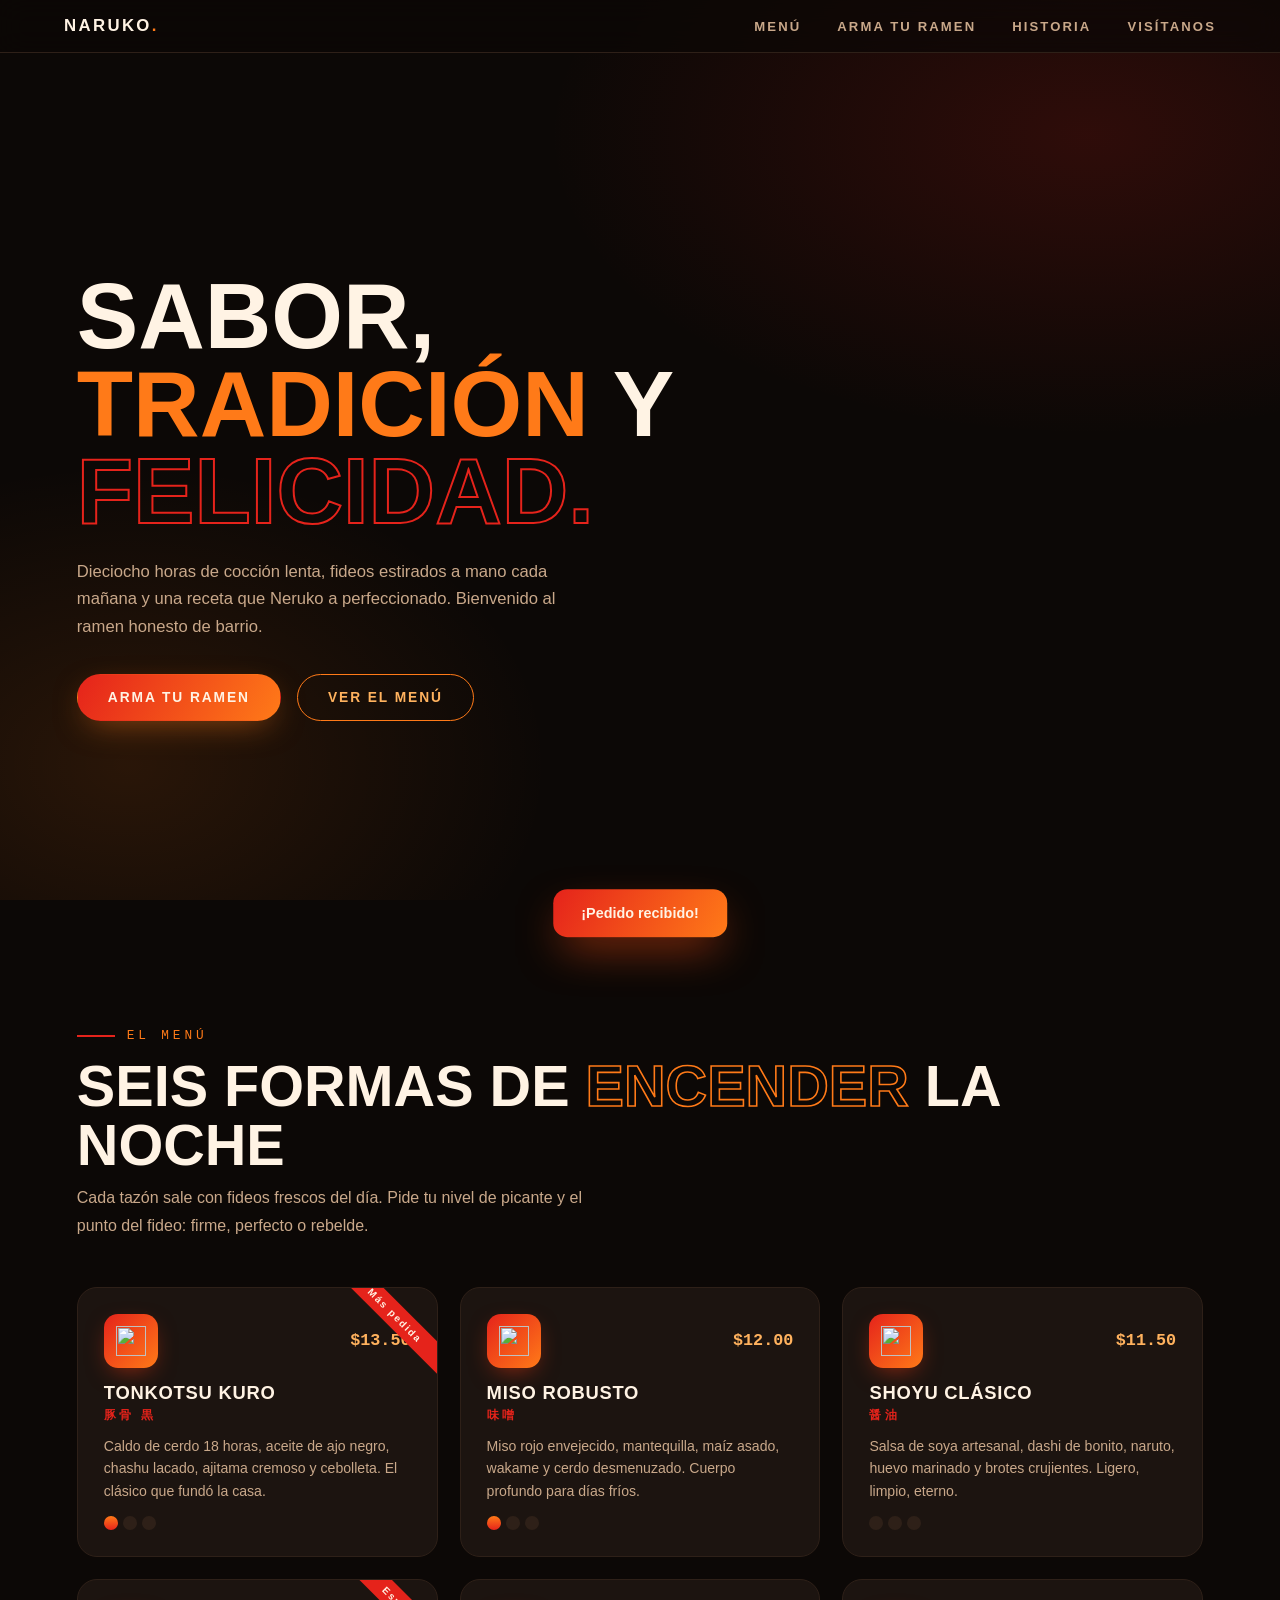
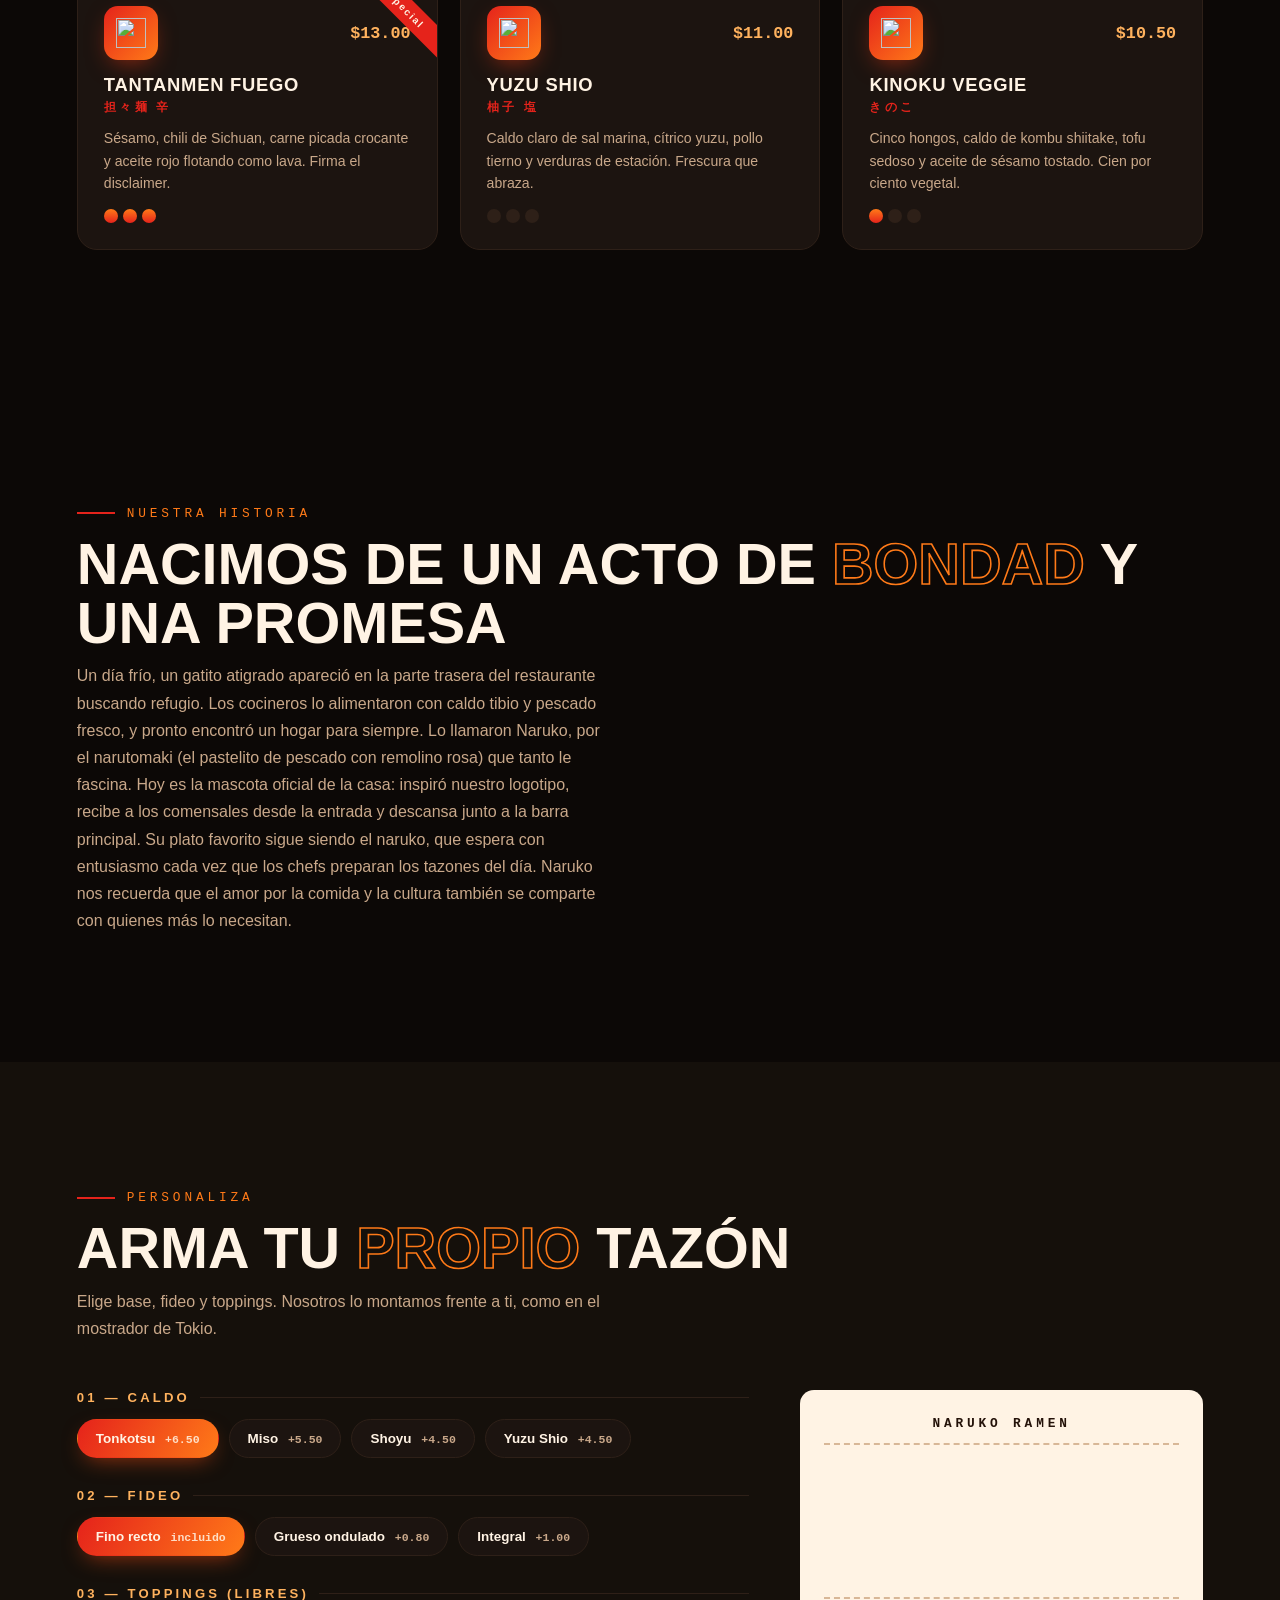
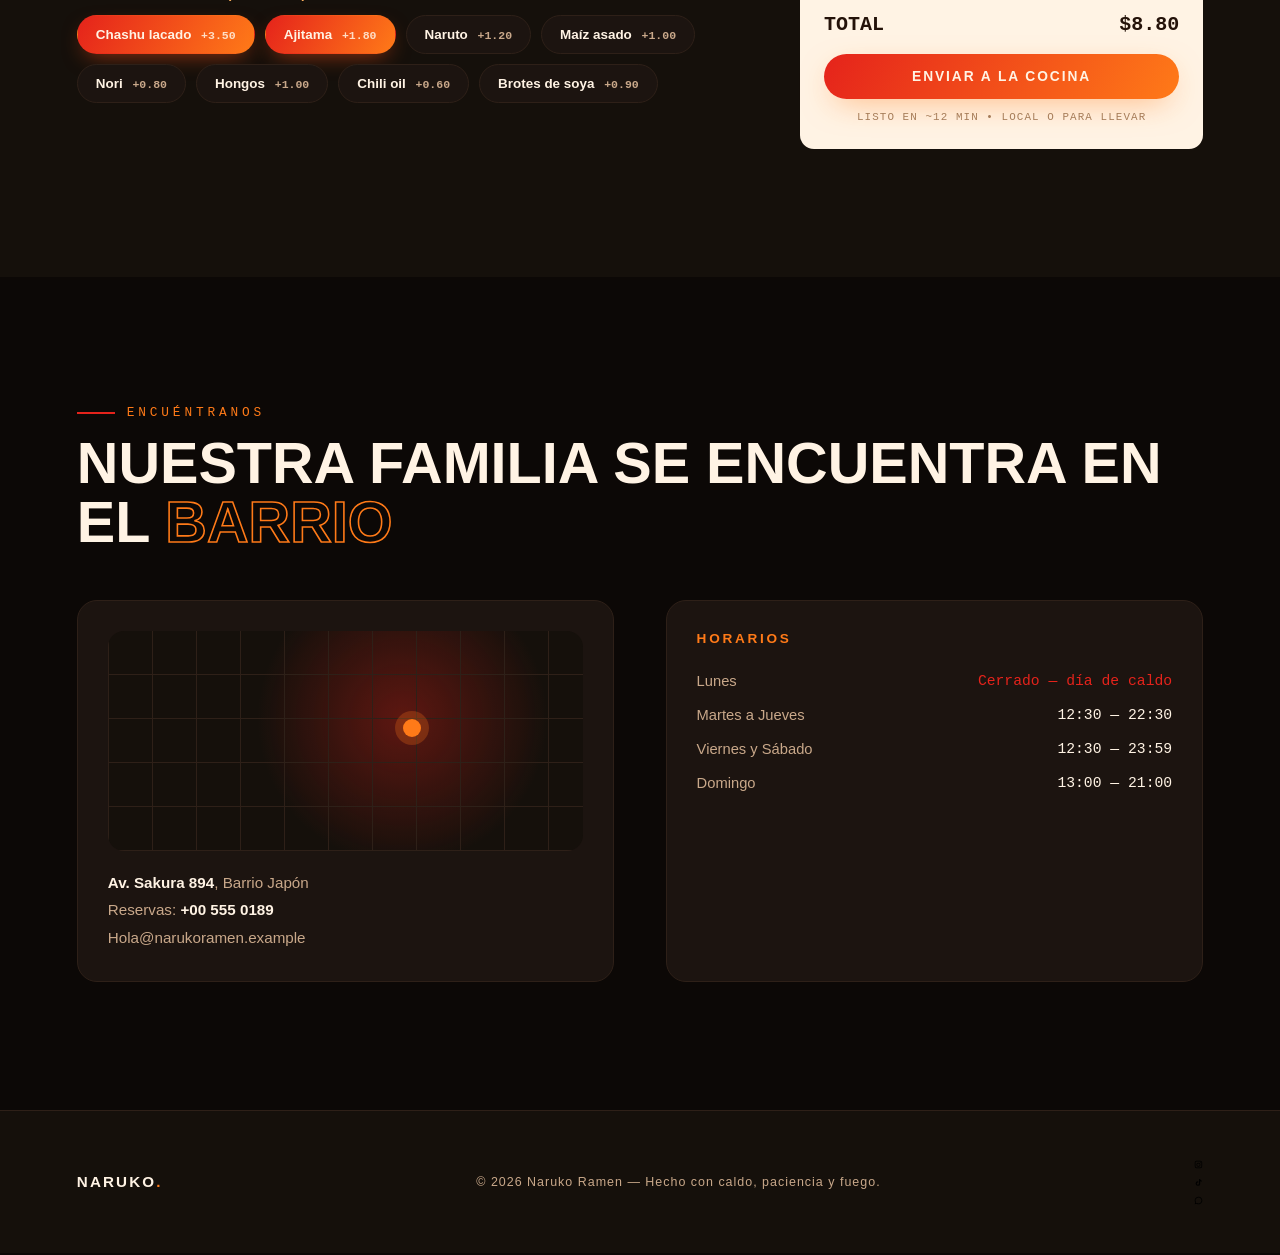
==== index.html @ 2d6e6c9f "prueba" ====
<!DOCTYPE html>
<html lang="es">
<head>
    <meta charset="UTF-8">
    <meta name="viewport" content="width=device-width, initial-scale=1.0">
    <title>Naruko Ramen</title>
    <link rel="stylesheet" href="estilo.css">
    <script src="ds.js" defer></script>
</head>
<body>

    <!-- NAV -->
    <nav>
        <a class="brand" href="#inicio">
            <b>NARUKO<i>.</i></b>
        </a>
        <ul class="nav-links" id="navLinks">
            <li><a href="#menu">Menú</a></li>
            <li><a href="#arma">Arma tu ramen</a></li>
            <li><a href="#historia">Historia</a></li>
            <li><a href="#visita">Visítanos</a></li>
        </ul>
    </nav>

    <!-- HERO -->
    <header class="hero" id="inicio">
        <div class="hero-copy">
            <span class="jp"></span>
            <h1>SABOR,<br><em>TRADICIÓN</em> Y<br><span class="stroke">FELICIDAD.</span></h1>
            <p>Dieciocho horas de cocción lenta, fideos estirados a mano cada mañana y una receta que Neruko a perfeccionado. Bienvenido al ramen honesto de barrio.</p>
            <div class="cta-row">
                <a class="btn btn-solid" href="#arma">Arma tu ramen</a>
                <a class="btn btn-ghost" href="#menu">Ver el menú</a>
            </div>
        </div>
    </header>

    <!-- MENÚ -->
    <section id="menu">
        <p class="sec-tag reveal">El menú</p>
        <h2 class="sec-title reveal d1">Seis formas de <em>encender</em> la noche</h2>
        <p class="sec-sub reveal d2">Cada tazón sale con fideos frescos del día. Pide tu nivel de picante y el punto del fideo: firme, perfecto o rebelde.</p>
        <div class="menu-grid">

            <article class="card reveal">
                <div class="tag-hot">Más pedida</div>
                <div class="card-top">
                    <div class="card-icon"><img src="icons/tonkotsu.png" alt=""></div>
                    <span class="price">$13.50</span>
                </div>
                <h3>Tonkotsu Kuro<small>豚骨 黒</small></h3>
                <p>Caldo de cerdo 18 horas, aceite de ajo negro, chashu lacado, ajitama cremoso y cebolleta. El clásico que fundó la casa.</p>
                <div class="spice"><i class="on"></i><i></i><i></i></div>
            </article>

            <article class="card reveal d1">
                <div class="card-top">
                    <div class="card-icon"><img src="icons/miso.png" alt=""></div>
                    <span class="price">$12.00</span>
                </div>
                <h3>Miso Robusto<small>味噌</small></h3>
                <p>Miso rojo envejecido, mantequilla, maíz asado, wakame y cerdo desmenuzado. Cuerpo profundo para días fríos.</p>
                <div class="spice"><i class="on"></i><i></i><i></i></div>
            </article>

            <article class="card reveal d2">
                <div class="card-top">
                    <div class="card-icon"><img src="icons/shoyu.png" alt=""></div>
                    <span class="price">$11.50</span>
                </div>
                <h3>Shoyu Clásico<small>醤油</small></h3>
                <p>Salsa de soya artesanal, dashi de bonito, naruto, huevo marinado y brotes crujientes. Ligero, limpio, eterno.</p>
                <div class="spice"><i></i><i></i><i></i></div>
            </article>

            <article class="card reveal d1">
                <div class="tag-hot">Especial</div>
                <div class="card-top">
                    <div class="card-icon"><img src="icons/tantanmen.png" alt=""></div>
                    <span class="price">$13.00</span>
                </div>
                <h3>Tantanmen Fuego<small>担々麺 辛</small></h3>
                <p>Sésamo, chili de Sichuan, carne picada crocante y aceite rojo flotando como lava. Firma el disclaimer.</p>
                <div class="spice"><i class="on"></i><i class="on"></i><i class="on"></i></div>
            </article>

            <article class="card reveal d2">
                <div class="card-top">
                    <div class="card-icon"><img src="icons/yuzu.png" alt=""></div>
                    <span class="price">$11.00</span>
                </div>
                <h3>Yuzu Shio<small>柚子 塩</small></h3>
                <p>Caldo claro de sal marina, cítrico yuzu, pollo tierno y verduras de estación. Frescura que abraza.</p>
                <div class="spice"><i></i><i></i><i></i></div>
            </article>

            <article class="card reveal d3">
                <div class="card-top">
                    <div class="card-icon"><img src="icons/kinoku.png" alt=""></div>
                    <span class="price">$10.50</span>
                </div>
                <h3>Kinoku Veggie<small>きのこ</small></h3>
                <p>Cinco hongos, caldo de kombu shiitake, tofu sedoso y aceite de sésamo tostado. Cien por ciento vegetal.</p>
                <div class="spice"><i class="on"></i><i></i><i></i></div>
            </article>

        </div>
    </section>

    <!-- HISTORIA (faltaba esta sección, el nav apuntaba a #historia) -->
    <section id="historia">
        <p class="sec-tag reveal">Nuestra historia</p>
        <h2 class="sec-title reveal d1">Nacimos de un acto de <em>bondad</em> y una promesa</h2>
        <p class="sec-sub reveal d2">
            Un día frío, un gatito atigrado apareció en la parte trasera del restaurante buscando refugio. Los cocineros lo alimentaron con caldo tibio y pescado fresco, y pronto encontró un hogar para siempre. Lo llamaron Naruko, por el narutomaki (el pastelito de pescado con remolino rosa) que tanto le fascina.

Hoy es la mascota oficial de la casa: inspiró nuestro logotipo, recibe a los comensales desde la entrada y descansa junto a la barra principal. Su plato favorito sigue siendo el naruko, que espera con entusiasmo cada vez que los chefs preparan los tazones del día.

Naruko nos recuerda que el amor por la comida y la cultura también se comparte con quienes más lo necesitan.
        </p>
    </section>

    <!-- ARMAR RAMEN -->
    <section class="builder" id="arma">
        <p class="sec-tag reveal">Personaliza</p>
        <h2 class="sec-title reveal d1">Arma tu <em>propio</em> tazón</h2>
        <p class="sec-sub reveal d2">Elige base, fideo y toppings. Nosotros lo montamos frente a ti, como en el mostrador de Tokio.</p>

        <div class="builder-grid">
            <form id="builderForm">
                <div class="opt-group reveal">
                    <h4>01 — Caldo</h4>
                    <div class="chips" data-group="Caldo">
                        <button type="button" class="chip on" data-price="6.50">Tonkotsu <small>+6.50</small></button>
                        <button type="button" class="chip" data-price="5.50">Miso <small>+5.50</small></button>
                        <button type="button" class="chip" data-price="4.50">Shoyu <small>+4.50</small></button>
                        <button type="button" class="chip" data-price="4.50">Yuzu Shio <small>+4.50</small></button>
                    </div>
                </div>
                <div class="opt-group reveal d1">
                    <h4>02 — Fideo</h4>
                    <div class="chips" data-group="Fideo">
                        <button type="button" class="chip on" data-price="0">Fino recto <small>incluido</small></button>
                        <button type="button" class="chip" data-price="0.80">Grueso ondulado <small>+0.80</small></button>
                        <button type="button" class="chip" data-price="1.00">Integral <small>+1.00</small></button>
                    </div>
                </div>
                <div class="opt-group reveal d2">
                    <h4>03 — Toppings (libres)</h4>
                    <div class="chips" data-group="Toppings" data-multi="true">
                        <button type="button" class="chip on" data-price="3.50">Chashu lacado <small>+3.50</small></button>
                        <button type="button" class="chip on" data-price="1.80">Ajitama <small>+1.80</small></button>
                        <button type="button" class="chip" data-price="1.20">Naruto <small>+1.20</small></button>
                        <button type="button" class="chip" data-price="1.00">Maíz asado <small>+1.00</small></button>
                        <button type="button" class="chip" data-price="0.80">Nori <small>+0.80</small></button>
                        <button type="button" class="chip" data-price="1.00">Hongos <small>+1.00</small></button>
                        <button type="button" class="chip" data-price="0.60">Chili oil <small>+0.60</small></button>
                        <button type="button" class="chip" data-price="0.90">Brotes de soya <small>+0.90</small></button>
                    </div>
                </div>
            </form>

            <aside class="receipt reveal d1" aria-live="polite">
                <h4>NARUKO RAMEN</h4>
                <ul id="receiptList"></ul>
                <div class="total-row"><span>TOTAL</span><span id="totalPrice">$8.80</span></div>
                <button type="button" class="btn btn-solid" id="orderBtn">Enviar a la cocina</button>
                <p class="receipt-note">LISTO EN ~12 MIN • LOCAL O PARA LLEVAR</p>
            </aside>
        </div>
    </section>

    <!-- VISITA -->
    <section id="visita">
        <p class="sec-tag reveal">Encuéntranos</p>
        <h2 class="sec-title reveal d1">Nuestra familia se encuentra en el <em>barrio</em></h2>
        <div class="visit-grid">
            <div class="info-block reveal">
                <div class="map-ph"><span class="pin"></span></div>
                <p class="addr">
                    <b>Av. Sakura 894</b>, Barrio Japón<br>
                    Reservas: <b>+00 555 0189</b><br>
                    Hola@narukoramen.example
                </p>
            </div>
            <div class="info-block reveal d1">
                <h4>Horarios</h4>
                <table>
                    <tr><td>Lunes</td><td class="closed">Cerrado — día de caldo</td></tr>
                    <tr><td>Martes a Jueves</td><td>12:30 — 22:30</td></tr>
                    <tr><td>Viernes y Sábado</td><td>12:30 — 23:59</td></tr>
                    <tr><td>Domingo</td><td>13:00 — 21:00</td></tr>
                </table>
            </div>
        </div>
    </section>

    <!-- FOOTER -->
    <footer>
        <a class="brand" href="#inicio">
            <b>NARUKO<i>.</i></b>
        </a>
        <p>© <span id="year"></span> Naruko Ramen — Hecho con caldo, paciencia y fuego.</p>

        <div class="socials">
    <a href="https://instagram.com/tu-usuario" target="_blank" rel="noopener" aria-label="Instagram">
        <svg viewBox="0 0 24 24"><path d="M7 2h10a5 5 0 0 1 5 5v10a5 5 0 0 1-5 5H7a5 5 0 0 1-5-5V7a5 5 0 0 1 5-5zm0 2a3 3 0 0 0-3 3v10a3 3 0 0 0 3 3h10a3 3 0 0 0 3-3V7a3 3 0 0 0-3-3H7zm5 3.5A5.5 5.5 0 1 1 6.5 13 5.5 5.5 0 0 1 12 7.5zm0 2A3.5 3.5 0 1 0 15.5 13 3.5 3.5 0 0 0 12 9.5zM17.8 5a1.2 1.2 0 1 1-1.2 1.2A1.2 1.2 0 0 1 17.8 5z"/></svg>
    </a>
    <a href="https://tiktok.com/@tu-usuario" target="_blank" rel="noopener" aria-label="TikTok">
        <svg viewBox="0 0 24 24"><path d="M16.6 3c.4 2.2 1.8 3.6 4 3.9v3c-1.5 0-2.9-.5-4-1.3v6.6A6.1 6.1 0 1 1 10.5 9c.3 0 .7 0 1 .1v3.1a3 3 0 1 0 2.1 2.9V3z"/></svg>
    </a>
    <a href="https://wa.me/51955550189" target="_blank" rel="noopener" aria-label="WhatsApp">
        <svg viewBox="0 0 24 24"><path d="M12 2a10 10 0 0 0-8.6 15L2 22l5.2-1.4A10 10 0 1 0 12 2zm0 2a8 8 0 1 1-4.1 14.8l-.3-.2-2.8.8.8-2.7-.2-.3A8 8 0 0 1 12 4z"/></svg>
    </a>
</div>
    </footer>

    <!-- TOAST -->
    <div class="toast" id="toast">
        <span id="toastMsg">¡Pedido recibido!</span>
    </div>

</body>
</html>
---- estilo.css ----
:root{
  --black:#0c0806;
  --coal:#15100b;
  --panel:#1c1410;
  --line:#2e2018;
  --red:#e5231b;
  --red-deep:#a81410;
  --orange:#ff7a18;
  --amber:#ffb25e;
  --ink:#fff3e4;
  --muted:#c9a88a;
}
*{margin:0;padding:0;box-sizing:border-box}
html{scroll-behavior:smooth}
body{background:var(--black);color:var(--ink);font-family:'Syne',sans-serif;overflow-x:hidden}
::selection{background:var(--orange);color:var(--black)}
::-webkit-scrollbar{width:10px}
::-webkit-scrollbar-track{background:var(--coal)}
::-webkit-scrollbar-thumb{background:linear-gradient(var(--red),var(--orange));border-radius:5px}

nav{
  position:fixed;top:0;left:0;right:0;z-index:100;
  display:flex;align-items:center;justify-content:space-between;
  padding:16px clamp(20px,5vw,64px);
  background:rgba(12,8,6,.72);backdrop-filter:blur(14px);
  border-bottom:1px solid var(--line);
}
.brand{display:flex;align-items:center;gap:12px;text-decoration:none;color:var(--ink)}
.brand b{font-weight:800;font-size:1.05rem;letter-spacing:.14em}
.brand b i{color:var(--orange);font-style:normal}
.nav-links{display:flex;gap:clamp(14px,3vw,36px);list-style:none}
.nav-links a{color:var(--muted);text-decoration:none;font-size:.82rem;font-weight:600;letter-spacing:.16em;text-transform:uppercase;transition:color .25s}
.nav-links a:hover{color:var(--orange)}

.hero{
  min-height:100svh;display:flex;align-items:center;
  padding:140px clamp(20px,6vw,80px) 60px;
  background:
    radial-gradient(900px 500px at 85% 15%, rgba(229,35,27,.16), transparent 60%),
    radial-gradient(700px 500px at 10% 85%, rgba(255,122,24,.12), transparent 60%);
}
.hero-copy .jp{font-family:'Shippori Mincho',serif;color:var(--red);letter-spacing:.4em;font-size:clamp(.8rem,1.4vw,1rem);margin-bottom:14px;display:block}
.hero-copy h1{font-size:clamp(3rem,7.2vw,6.2rem);font-weight:800;line-height:.95;text-transform:uppercase}
.hero-copy h1 em{font-style:normal;color:var(--orange)}
.hero-copy h1 .stroke{color:transparent;-webkit-text-stroke:2px var(--red)}
.hero-copy p{margin-top:22px;max-width:52ch;color:var(--muted);font-size:clamp(.95rem,1.3vw,1.08rem);line-height:1.65}
.cta-row{display:flex;gap:16px;margin-top:34px;flex-wrap:wrap}
.btn{
  display:inline-flex;align-items:center;justify-content:center;gap:10px;
  padding:15px 30px;border-radius:999px;font-weight:700;font-size:.86rem;
  letter-spacing:.14em;text-transform:uppercase;text-decoration:none;
  border:1.5px solid var(--orange);cursor:pointer;transition:all .28s ease;font-family:'Syne',sans-serif;
}
.btn-solid{background:linear-gradient(120deg,var(--red),var(--orange));color:var(--ink);border-color:transparent;box-shadow:0 10px 32px -10px rgba(255,122,24,.55)}
.btn-solid:hover{transform:translateY(-3px);box-shadow:0 18px 42px -12px rgba(255,122,24,.65)}
.btn-ghost{color:var(--amber)}
.btn-ghost:hover{background:rgba(255,122,24,.1);transform:translateY(-3px)}

section{padding:clamp(70px,10vw,130px) clamp(20px,6vw,80px)}
.sec-tag{font-family:'Space Mono',monospace;color:var(--orange);font-size:.8rem;letter-spacing:.3em;text-transform:uppercase;display:flex;align-items:center;gap:12px}
.sec-tag::before{content:"";width:38px;height:2px;background:var(--red)}
.sec-title{font-size:clamp(2rem,4.6vw,3.6rem);font-weight:800;text-transform:uppercase;line-height:1.02;margin:14px 0 10px}
.sec-title em{font-style:normal;color:transparent;-webkit-text-stroke:1.6px var(--orange)}
.sec-sub{color:var(--muted);max-width:60ch;line-height:1.7}

.menu-grid{display:grid;grid-template-columns:repeat(auto-fit,minmax(280px,1fr));gap:22px;margin-top:48px}
.card{
  background:var(--panel);border:1px solid var(--line);border-radius:20px;padding:26px;
  position:relative;overflow:hidden;transition:transform .3s ease,border-color .3s ease;
}
.card::before{content:"";position:absolute;inset:0;background:radial-gradient(400px 160px at 50% -40%,rgba(255,122,24,.18),transparent);opacity:0;transition:opacity .3s}
.card:hover{transform:translateY(-8px);border-color:var(--red)}
.card:hover::before{opacity:1}
.card-top{display:flex;justify-content:space-between;align-items:center;margin-bottom:14px}
.card-icon{
  width:54px;height:54px;border-radius:14px;display:grid;place-items:center;
  background:linear-gradient(135deg,var(--red),var(--orange));
  box-shadow:0 8px 24px -8px rgba(255,60,20,.6);
}
.card-icon img{width:30px;height:30px;display:block;object-fit:contain}
.price{font-family:'Space Mono',monospace;font-weight:700;color:var(--amber);font-size:1.05rem}
.card h3{font-size:1.15rem;font-weight:800;text-transform:uppercase;letter-spacing:.04em}
.card h3 small{display:block;font-family:'Shippori Mincho',serif;color:var(--red);font-size:.72rem;letter-spacing:.3em;margin-top:4px}
.card p{color:var(--muted);font-size:.88rem;line-height:1.6;margin-top:12px;min-height:66px}
.spice{display:flex;gap:5px;margin-top:14px}
.spice i{width:14px;height:14px;border-radius:50%;background:var(--line)}
.spice i.on{background:linear-gradient(180deg,var(--orange),var(--red))}
.tag-hot{position:absolute;top:16px;right:-34px;transform:rotate(45deg);background:var(--red);color:var(--ink);font-size:.62rem;font-weight:800;letter-spacing:.18em;padding:6px 40px}

.builder{background:var(--coal)}
.builder-grid{display:grid;grid-template-columns:1.25fr .75fr;gap:clamp(24px,4vw,56px);margin-top:48px;align-items:start}
.opt-group{margin-bottom:30px}
.opt-group h4{font-size:.82rem;letter-spacing:.24em;text-transform:uppercase;color:var(--amber);margin-bottom:14px;display:flex;align-items:center;gap:10px}
.opt-group h4::after{content:"";flex:1;height:1px;background:var(--line)}
.chips{display:flex;flex-wrap:wrap;gap:10px}
.chip{
  border:1.5px solid var(--line);background:var(--panel);color:var(--ink);
  padding:11px 18px;border-radius:999px;cursor:pointer;font-family:'Syne',sans-serif;
  font-size:.84rem;font-weight:600;transition:all .22s ease;
}
.chip small{color:var(--muted);font-family:'Space Mono',monospace;font-size:.72rem;margin-left:6px}
.chip:hover{border-color:var(--orange)}
.chip.on{background:linear-gradient(120deg,var(--red),var(--orange));border-color:transparent;box-shadow:0 8px 22px -8px rgba(255,80,20,.6)}
.chip.on small{color:rgba(255,243,228,.85)}
.receipt{
  position:sticky;top:100px;background:var(--ink);color:#241209;border-radius:14px;
  padding:26px 24px;font-family:'Space Mono',monospace;
}
.receipt h4{text-align:center;letter-spacing:.3em;font-size:.8rem;border-bottom:2px dashed #d8b797;padding-bottom:12px}
.receipt ul{list-style:none;margin:16px 0;min-height:120px}
.receipt li{display:flex;justify-content:space-between;font-size:.82rem;padding:5px 0;border-bottom:1px dotted #e4c8ab}
.receipt li span:last-child{font-weight:700}
.receipt .empty{color:#b08a68;font-style:italic}
.total-row{display:flex;justify-content:space-between;font-weight:700;font-size:1.25rem;border-top:2px dashed #d8b797;padding-top:14px}
.receipt .btn{width:100%;margin-top:18px;border:none}
.receipt-note{text-align:center;font-size:.68rem;margin-top:12px;color:#a67c58;letter-spacing:.1em}

.visit-grid{display:grid;grid-template-columns:1fr 1fr;gap:clamp(24px,4vw,60px);margin-top:48px}
.info-block{background:var(--panel);border:1px solid var(--line);border-radius:20px;padding:30px}
.info-block h4{color:var(--orange);text-transform:uppercase;letter-spacing:.2em;font-size:.85rem;margin-bottom:18px}
.info-block table{width:100%;border-collapse:collapse;font-size:.92rem}
.info-block td{padding:9px 0;color:var(--muted)}
.info-block td:last-child{text-align:right;font-family:'Space Mono',monospace;color:var(--ink)}
.info-block td.closed{color:var(--red)}
.map-ph{
  height:220px;border-radius:16px;margin-bottom:18px;position:relative;overflow:hidden;
  background:
    repeating-linear-gradient(90deg,var(--line) 0 1px,transparent 1px 44px),
    repeating-linear-gradient(0deg,var(--line) 0 1px,transparent 1px 44px),
    radial-gradient(circle at 62% 40%,rgba(229,35,27,.35),transparent 45%),var(--coal);
}
.pin{position:absolute;left:62%;top:40%;width:18px;height:18px;border-radius:50%;background:var(--orange);box-shadow:0 0 0 8px rgba(255,122,24,.25);animation:pulse 1.6s ease infinite}
.addr{color:var(--muted);font-size:.95rem;line-height:1.8}
.addr b{color:var(--ink)}

footer{border-top:1px solid var(--line);padding:44px clamp(20px,6vw,80px);display:flex;justify-content:space-between;align-items:center;gap:20px;flex-wrap:wrap;background:var(--coal)}
footer .brand b{font-size:.95rem}
footer p{color:var(--muted);font-size:.78rem;letter-spacing:.08em}

.toast{
  position:fixed;left:50%;bottom:30px;transform:translate(-50%,140%);z-index:200;
  background:linear-gradient(120deg,var(--red),var(--orange));color:var(--ink);
  padding:16px 28px;border-radius:14px;font-weight:700;font-size:.9rem;
  box-shadow:0 18px 44px -10px rgba(255,80,20,.6);
  transition:transform .45s cubic-bezier(.2,.9,.3,1.2);max-width:90vw;
}
.toast.show{transform:translate(-50%,0)}

.reveal{opacity:0;transform:translateY(34px);transition:opacity .7s ease,transform .7s cubic-bezier(.2,.7,.3,1)}
.reveal.in{opacity:1;transform:none}
.d1{transition-delay:.08s}.d2{transition-delay:.16s}.d3{transition-delay:.24s}.d4{transition-delay:.32s}.d5{transition-delay:.4s}

@keyframes pulse{50%{opacity:.35}}

@media(max-width:960px){
  .hero{padding-top:130px}
  .builder-grid,.visit-grid{grid-template-columns:1fr}
  .receipt{position:static}
  .nav-links{gap:14px}
  .nav-links a{font-size:.68rem}
}
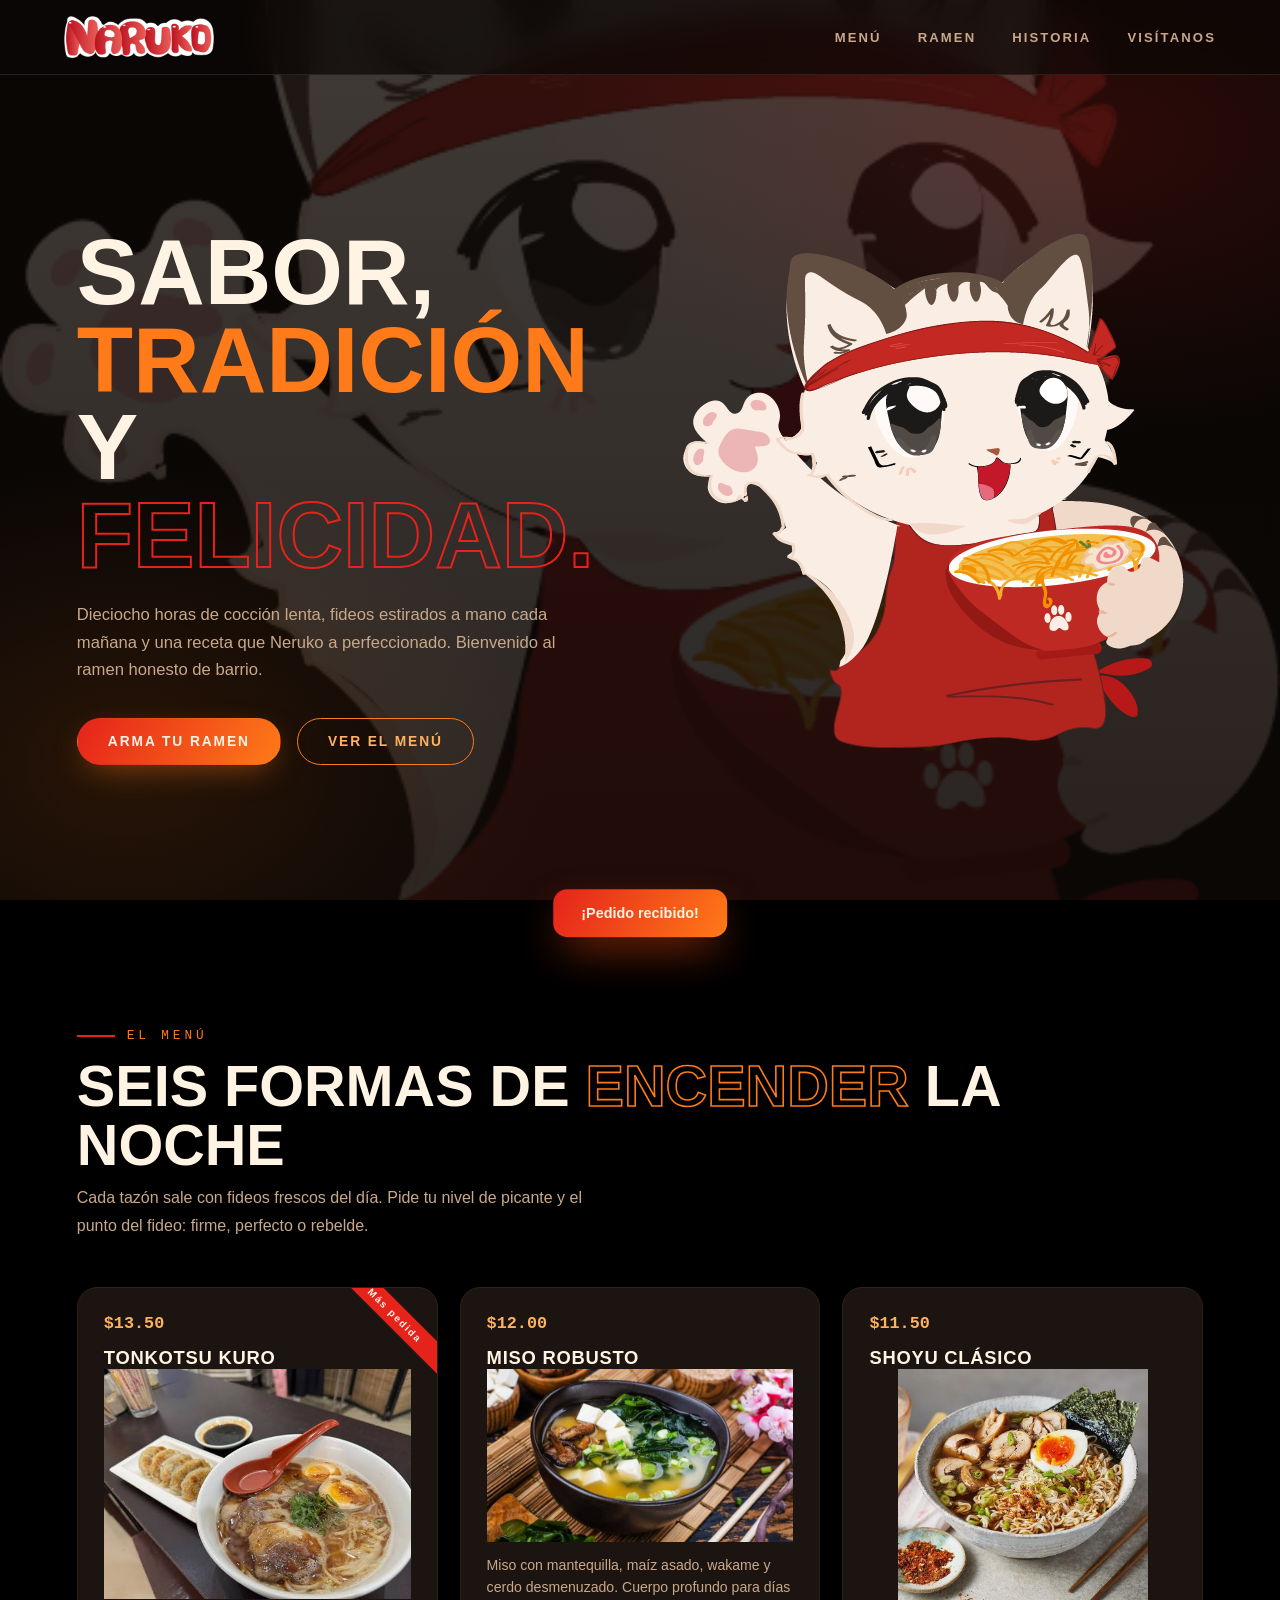
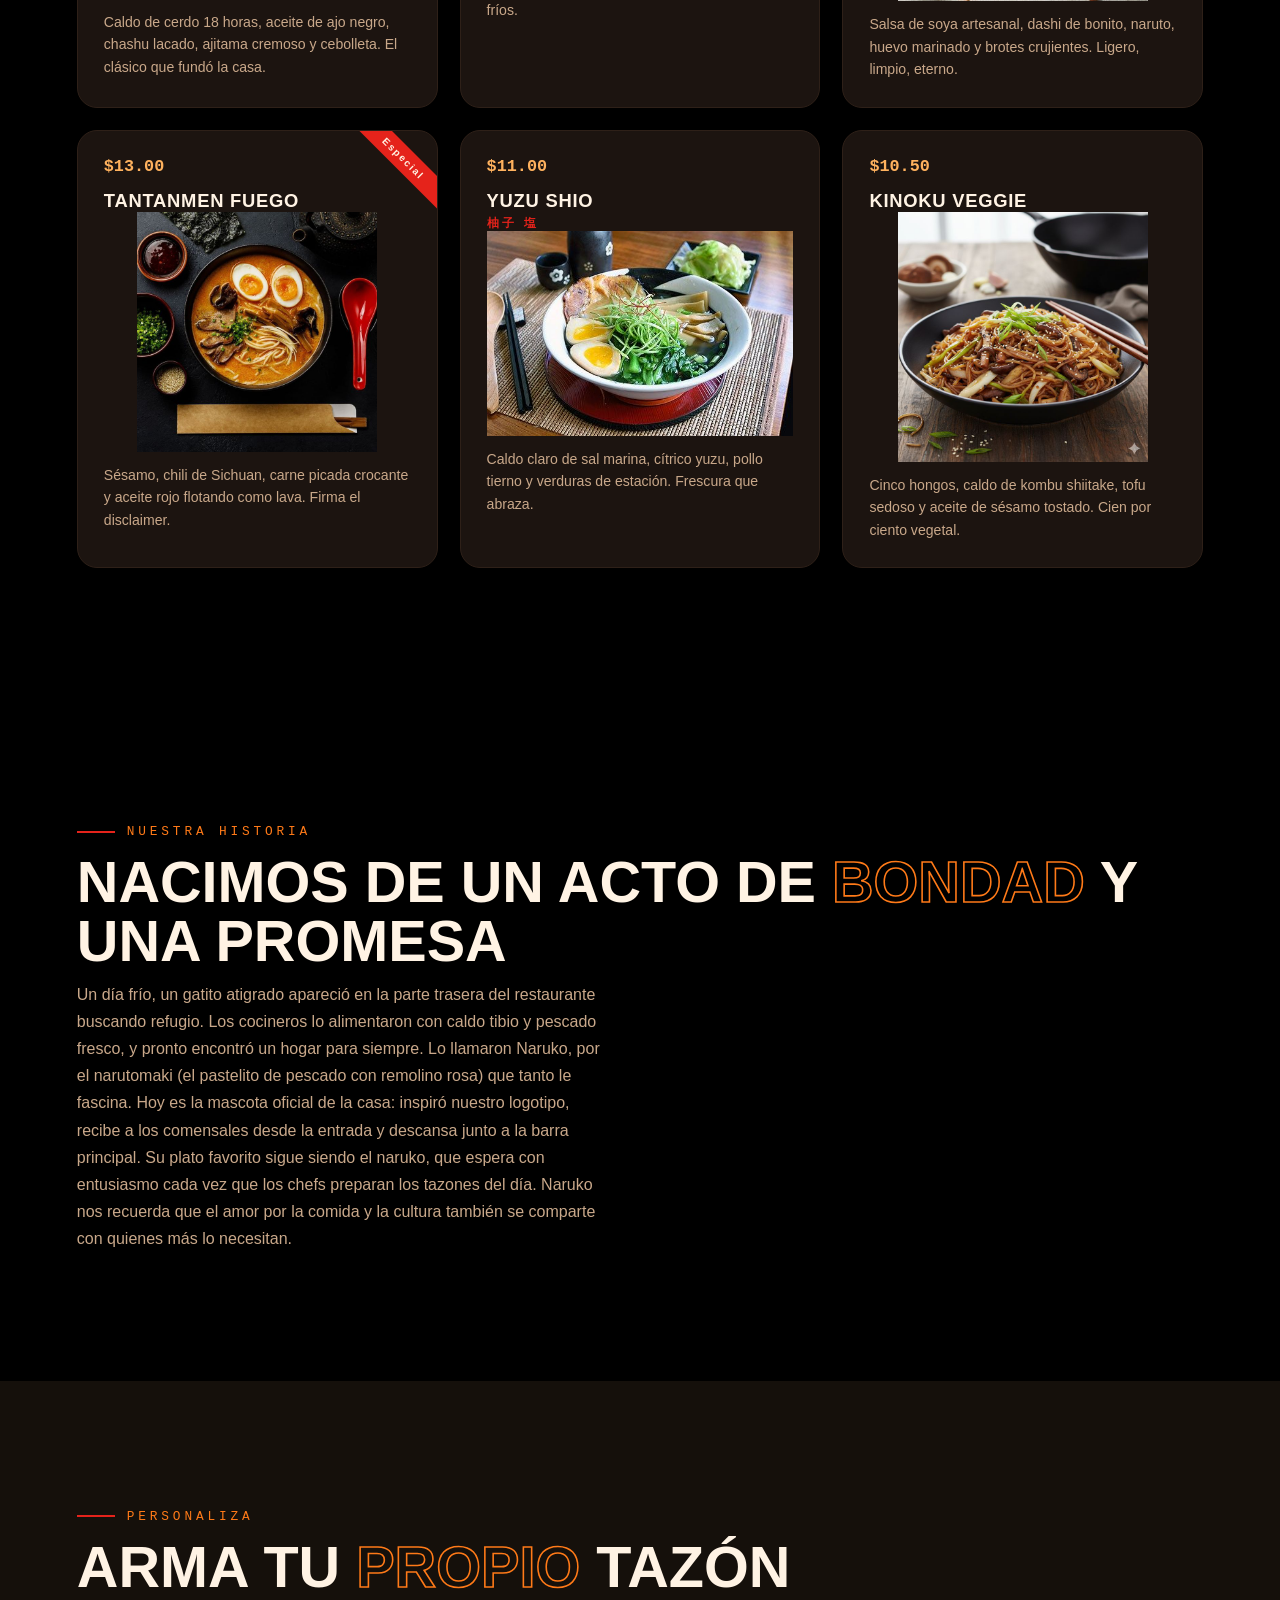
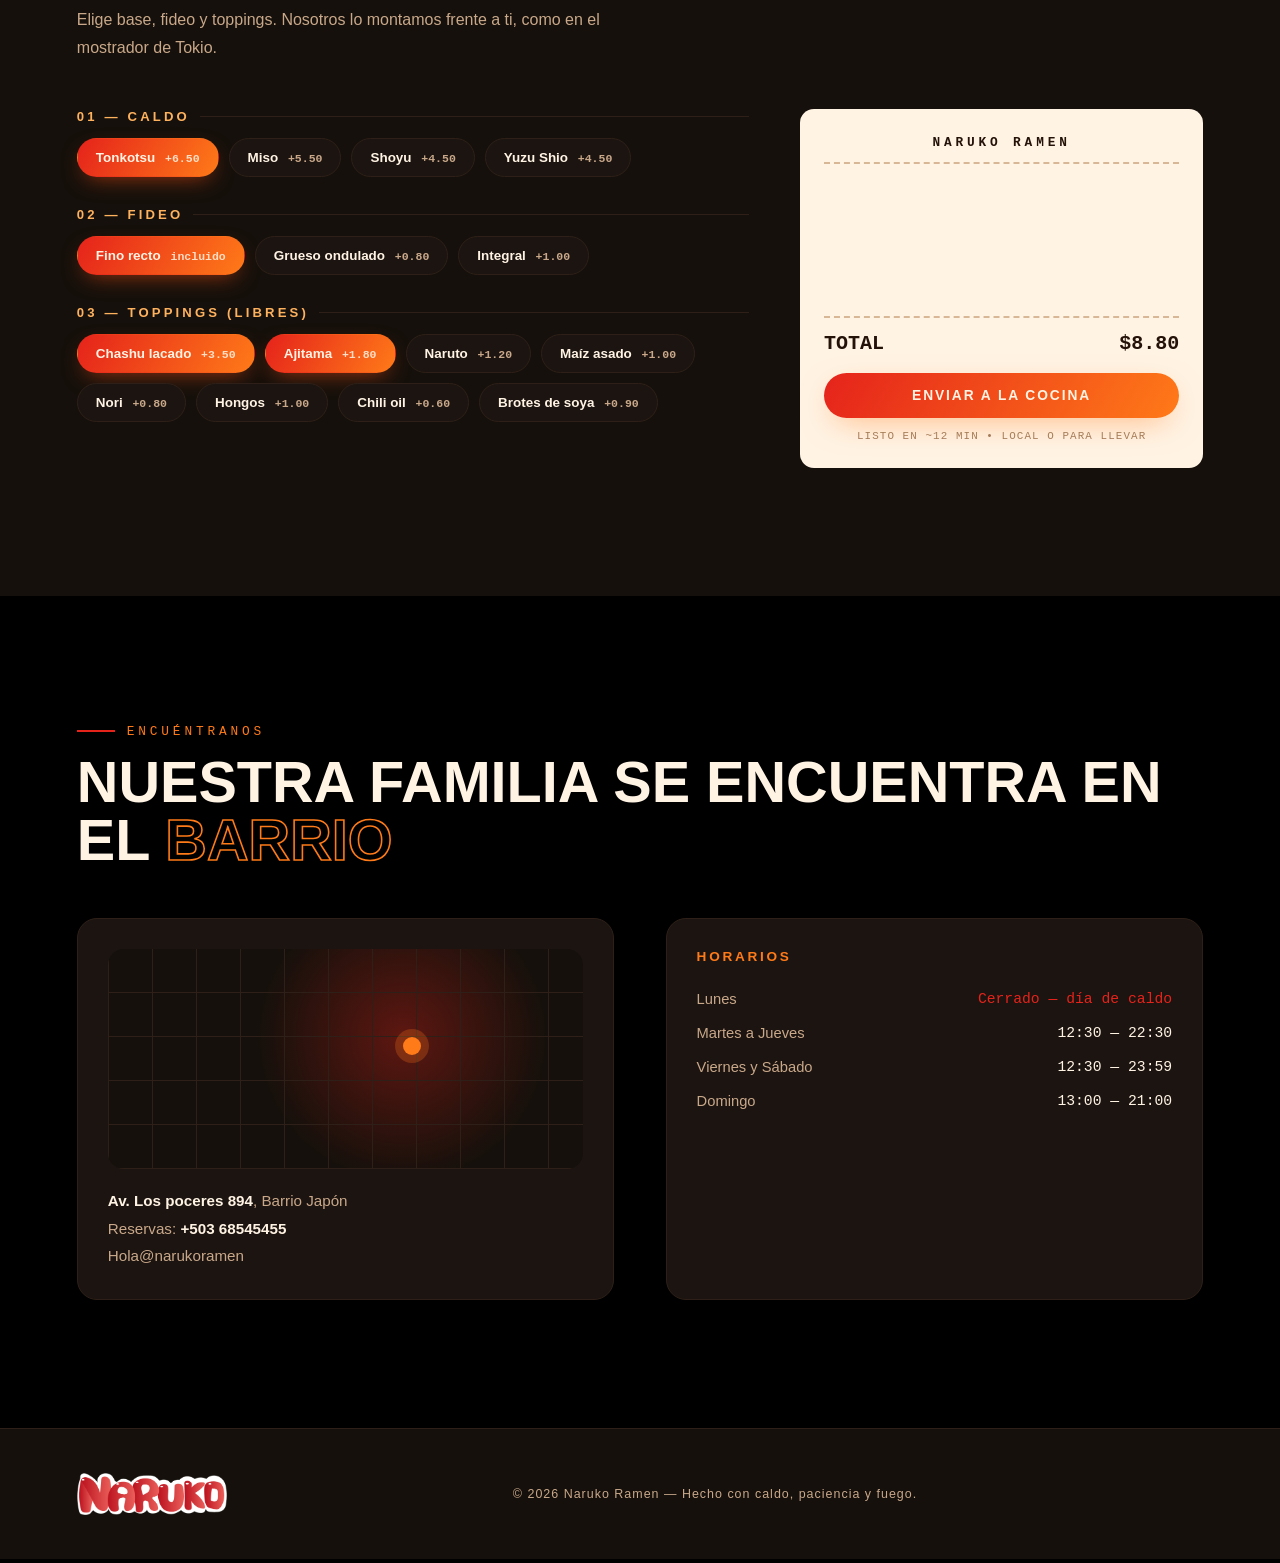
==== commit 8a4100ac: "prueba" ====
--- a/index.html
+++ b/index.html
@@ -9,33 +9,41 @@
 </head>
 <body>
 
-    <!-- NAV -->
+<!-- primer contenedor -->
     <nav>
         <a class="brand" href="#inicio">
-            <b>NARUKO<i>.</i></b>
+        <img src="img/log.png" alt="" width="150">
         </a>
+        <button class="nav-toggle" id="navToggle" aria-label="Abrir menú" aria-expanded="false">
+            <span></span><span></span><span></span>
+        </button>
         <ul class="nav-links" id="navLinks">
             <li><a href="#menu">Menú</a></li>
-            <li><a href="#arma">Arma tu ramen</a></li>
+            <li><a href="#arma">Ramen</a></li>
             <li><a href="#historia">Historia</a></li>
             <li><a href="#visita">Visítanos</a></li>
         </ul>
     </nav>
 
-    <!-- HERO -->
+<!-- botenes para hacer el ramen y el menu -->
     <header class="hero" id="inicio">
         <div class="hero-copy">
             <span class="jp"></span>
             <h1>SABOR,<br><em>TRADICIÓN</em> Y<br><span class="stroke">FELICIDAD.</span></h1>
             <p>Dieciocho horas de cocción lenta, fideos estirados a mano cada mañana y una receta que Neruko a perfeccionado. Bienvenido al ramen honesto de barrio.</p>
             <div class="cta-row">
-                <a class="btn btn-solid" href="#arma">Arma tu ramen</a>
+            <a class="btn btn-solid" href="#arma">Arma tu ramen</a>
                 <a class="btn btn-ghost" href="#menu">Ver el menú</a>
             </div>
         </div>
+           <div class="hero-art">
+            <img src="img/neruko%20para%20la%20pagina.png" alt="Conoce a Neruko">
+        </div>
+
     </header>
 
-    <!-- MENÚ -->
+
+<!-- menu -->
     <section id="menu">
         <p class="sec-tag reveal">El menú</p>
         <h2 class="sec-title reveal d1">Seis formas de <em>encender</em> la noche</h2>
@@ -43,71 +51,69 @@
         <div class="menu-grid">
 
             <article class="card reveal">
-                <div class="tag-hot">Más pedida</div>
-                <div class="card-top">
-                    <div class="card-icon"><img src="icons/tonkotsu.png" alt=""></div>
+                <center><div class="tag-hot">Más pedida</div></center>
+                <div class="card-top">
                     <span class="price">$13.50</span>
                 </div>
-                <h3>Tonkotsu Kuro<small>豚骨 黒</small></h3>
-                <p>Caldo de cerdo 18 horas, aceite de ajo negro, chashu lacado, ajitama cremoso y cebolleta. El clásico que fundó la casa.</p>
-                <div class="spice"><i class="on"></i><i></i><i></i></div>
+                <h3>Tonkotsu Kuro</h3>
+                <center><img src="img/Tonkotsu%20Kuro.jpg" alt="" width="320"></center>
+                 <p>Caldo de cerdo 18 horas, aceite de ajo negro, chashu lacado, ajitama cremoso y cebolleta. El clásico que fundó la casa.</p>
+
             </article>
 
             <article class="card reveal d1">
                 <div class="card-top">
-                    <div class="card-icon"><img src="icons/miso.png" alt=""></div>
                     <span class="price">$12.00</span>
                 </div>
-                <h3>Miso Robusto<small>味噌</small></h3>
-                <p>Miso rojo envejecido, mantequilla, maíz asado, wakame y cerdo desmenuzado. Cuerpo profundo para días fríos.</p>
-                <div class="spice"><i class="on"></i><i></i><i></i></div>
+                <h3>Miso Robusto</h3>
+                <center><img src="img/Miso%20Robusto.jpg" alt="" width="333" height="222"></center>
+                <p>Miso con mantequilla, maíz asado, wakame y cerdo desmenuzado. Cuerpo profundo para días fríos.</p>
+
             </article>
 
             <article class="card reveal d2">
                 <div class="card-top">
-                    <div class="card-icon"><img src="icons/shoyu.png" alt=""></div>
                     <span class="price">$11.50</span>
                 </div>
-                <h3>Shoyu Clásico<small>醤油</small></h3>
+                <h3>Shoyu Clásico</h3>
+                <center><img src="img/Shoyu%20Cl%C3%A1sico.jpg" alt="" width="250"></center>
                 <p>Salsa de soya artesanal, dashi de bonito, naruto, huevo marinado y brotes crujientes. Ligero, limpio, eterno.</p>
-                <div class="spice"><i></i><i></i><i></i></div>
+
             </article>
 
             <article class="card reveal d1">
                 <div class="tag-hot">Especial</div>
                 <div class="card-top">
-                    <div class="card-icon"><img src="icons/tantanmen.png" alt=""></div>
                     <span class="price">$13.00</span>
                 </div>
-                <h3>Tantanmen Fuego<small>担々麺 辛</small></h3>
-                <p>Sésamo, chili de Sichuan, carne picada crocante y aceite rojo flotando como lava. Firma el disclaimer.</p>
-                <div class="spice"><i class="on"></i><i class="on"></i><i class="on"></i></div>
+                <h3>Tantanmen Fuego</h3>
+                <center><img src="img/Tantanmen%20Fuego.jpg" alt="" width="240"></center>
+               <p>Sésamo, chili de Sichuan, carne picada crocante y aceite rojo flotando como lava. Firma el disclaimer.</p>
+
             </article>
 
             <article class="card reveal d2">
                 <div class="card-top">
-                    <div class="card-icon"><img src="icons/yuzu.png" alt=""></div>
                     <span class="price">$11.00</span>
                 </div>
                 <h3>Yuzu Shio<small>柚子 塩</small></h3>
+                <center><img src="img/Yuzu%20Shio.jpg" alt="" width="310"></center>
                 <p>Caldo claro de sal marina, cítrico yuzu, pollo tierno y verduras de estación. Frescura que abraza.</p>
-                <div class="spice"><i></i><i></i><i></i></div>
             </article>
 
             <article class="card reveal d3">
                 <div class="card-top">
-                    <div class="card-icon"><img src="icons/kinoku.png" alt=""></div>
                     <span class="price">$10.50</span>
                 </div>
-                <h3>Kinoku Veggie<small>きのこ</small></h3>
+                <h3>Kinoku Veggie</h3>
+                <center><img src="img/Kinoku Veggie.jpg" alt="" width="250"></center>
                 <p>Cinco hongos, caldo de kombu shiitake, tofu sedoso y aceite de sésamo tostado. Cien por ciento vegetal.</p>
-                <div class="spice"><i class="on"></i><i></i><i></i></div>
-            </article>
-
-        </div>
-    </section>
-
-    <!-- HISTORIA (faltaba esta sección, el nav apuntaba a #historia) -->
+            </article>
+
+        </div>
+    </section>
+
+<!-- la historia de neruko -->
     <section id="historia">
         <p class="sec-tag reveal">Nuestra historia</p>
         <h2 class="sec-title reveal d1">Nacimos de un acto de <em>bondad</em> y una promesa</h2>
@@ -120,7 +126,7 @@
         </p>
     </section>
 
-    <!-- ARMAR RAMEN -->
+<!-- ingredientes del ramen -->
     <section class="builder" id="arma">
         <p class="sec-tag reveal">Personaliza</p>
         <h2 class="sec-title reveal d1">Arma tu <em>propio</em> tazón</h2>
@@ -170,7 +176,7 @@
         </div>
     </section>
 
-    <!-- VISITA -->
+<!-- mapa -->
     <section id="visita">
         <p class="sec-tag reveal">Encuéntranos</p>
         <h2 class="sec-title reveal d1">Nuestra familia se encuentra en el <em>barrio</em></h2>
@@ -178,9 +184,9 @@
             <div class="info-block reveal">
                 <div class="map-ph"><span class="pin"></span></div>
                 <p class="addr">
-                    <b>Av. Sakura 894</b>, Barrio Japón<br>
-                    Reservas: <b>+00 555 0189</b><br>
-                    Hola@narukoramen.example
+                    <b>Av. Los poceres 894</b>, Barrio Japón<br>
+                    Reservas: <b>+503 68545455</b><br>
+                    Hola@narukoramen
                 </p>
             </div>
             <div class="info-block reveal d1">
@@ -195,27 +201,27 @@
         </div>
     </section>
 
-    <!-- FOOTER -->
+    <!-- pie de pagina -->
     <footer>
         <a class="brand" href="#inicio">
-            <b>NARUKO<i>.</i></b>
+           <img src="img/log.png" alt="" width="150">
         </a>
         <p>© <span id="year"></span> Naruko Ramen — Hecho con caldo, paciencia y fuego.</p>
 
         <div class="socials">
     <a href="https://instagram.com/tu-usuario" target="_blank" rel="noopener" aria-label="Instagram">
-        <svg viewBox="0 0 24 24"><path d="M7 2h10a5 5 0 0 1 5 5v10a5 5 0 0 1-5 5H7a5 5 0 0 1-5-5V7a5 5 0 0 1 5-5zm0 2a3 3 0 0 0-3 3v10a3 3 0 0 0 3 3h10a3 3 0 0 0 3-3V7a3 3 0 0 0-3-3H7zm5 3.5A5.5 5.5 0 1 1 6.5 13 5.5 5.5 0 0 1 12 7.5zm0 2A3.5 3.5 0 1 0 15.5 13 3.5 3.5 0 0 0 12 9.5zM17.8 5a1.2 1.2 0 1 1-1.2 1.2A1.2 1.2 0 0 1 17.8 5z"/></svg>
+        
     </a>
     <a href="https://tiktok.com/@tu-usuario" target="_blank" rel="noopener" aria-label="TikTok">
-        <svg viewBox="0 0 24 24"><path d="M16.6 3c.4 2.2 1.8 3.6 4 3.9v3c-1.5 0-2.9-.5-4-1.3v6.6A6.1 6.1 0 1 1 10.5 9c.3 0 .7 0 1 .1v3.1a3 3 0 1 0 2.1 2.9V3z"/></svg>
+      
     </a>
     <a href="https://wa.me/51955550189" target="_blank" rel="noopener" aria-label="WhatsApp">
-        <svg viewBox="0 0 24 24"><path d="M12 2a10 10 0 0 0-8.6 15L2 22l5.2-1.4A10 10 0 1 0 12 2zm0 2a8 8 0 1 1-4.1 14.8l-.3-.2-2.8.8.8-2.7-.2-.3A8 8 0 0 1 12 4z"/></svg>
+        
     </a>
 </div>
     </footer>
 
-    <!-- TOAST -->
+
     <div class="toast" id="toast">
         <span id="toastMsg">¡Pedido recibido!</span>
     </div>
--- a/estilo.css
+++ b/estilo.css
@@ -1,6 +1,5 @@
-
 :root{
-  --black:#0c0806;
+  --black:#000000;
   --coal:#15100b;
   --panel:#1c1410;
   --line:#2e2018;
@@ -19,6 +18,8 @@
 ::-webkit-scrollbar-track{background:var(--coal)}
 ::-webkit-scrollbar-thumb{background:linear-gradient(var(--red),var(--orange));border-radius:5px}
 
+img{max-width:100%;height:auto;display:block}
+
 nav{
   position:fixed;top:0;left:0;right:0;z-index:100;
   display:flex;align-items:center;justify-content:space-between;
@@ -33,15 +34,41 @@
 .nav-links a{color:var(--muted);text-decoration:none;font-size:.82rem;font-weight:600;letter-spacing:.16em;text-transform:uppercase;transition:color .25s}
 .nav-links a:hover{color:var(--orange)}
 
+.nav-toggle{
+  display:none;
+  flex-direction:column;
+  justify-content:space-between;
+  width:28px;height:20px;
+  background:none;border:none;
+  cursor:pointer;
+  padding:0;
+}
+.nav-toggle span{
+  display:block;
+  width:100%;height:3px;
+  background:var(--ink);
+  border-radius:2px;
+  transition:transform .3s ease,opacity .3s ease;
+}
+.nav-toggle[aria-expanded="true"] span:nth-child(1){transform:translateY(8.5px) rotate(45deg)}
+.nav-toggle[aria-expanded="true"] span:nth-child(2){opacity:0}
+.nav-toggle[aria-expanded="true"] span:nth-child(3){transform:translateY(-8.5px) rotate(-45deg)}
+
 .hero{
-  min-height:100svh;display:flex;align-items:center;
+  min-height:100svh;
+  display:grid;
+  grid-template-columns:1fr;
+  align-items:center;
+  gap:32px;
   padding:140px clamp(20px,6vw,80px) 60px;
   background:
     radial-gradient(900px 500px at 85% 15%, rgba(229,35,27,.16), transparent 60%),
-    radial-gradient(700px 500px at 10% 85%, rgba(255,122,24,.12), transparent 60%);
+    radial-gradient(700px 500px at 10% 85%, rgba(255,122,24,.12), transparent 60%),
+    linear-gradient(rgba(12,8,6,.78), rgba(12,8,6,.88)),
+    url("img/neruko%20para%20la%20pagina.png") center/cover no-repeat;
 }
 .hero-copy .jp{font-family:'Shippori Mincho',serif;color:var(--red);letter-spacing:.4em;font-size:clamp(.8rem,1.4vw,1rem);margin-bottom:14px;display:block}
-.hero-copy h1{font-size:clamp(3rem,7.2vw,6.2rem);font-weight:800;line-height:.95;text-transform:uppercase}
+.hero-copy h1{font-size:clamp(2.4rem,7.2vw,6.2rem);font-weight:800;line-height:.95;text-transform:uppercase}
 .hero-copy h1 em{font-style:normal;color:var(--orange)}
 .hero-copy h1 .stroke{color:transparent;-webkit-text-stroke:2px var(--red)}
 .hero-copy p{margin-top:22px;max-width:52ch;color:var(--muted);font-size:clamp(.95rem,1.3vw,1.08rem);line-height:1.65}
@@ -57,6 +84,8 @@
 .btn-ghost{color:var(--amber)}
 .btn-ghost:hover{background:rgba(255,122,24,.1);transform:translateY(-3px)}
 
+.hero-art{display:none}
+
 section{padding:clamp(70px,10vw,130px) clamp(20px,6vw,80px)}
 .sec-tag{font-family:'Space Mono',monospace;color:var(--orange);font-size:.8rem;letter-spacing:.3em;text-transform:uppercase;display:flex;align-items:center;gap:12px}
 .sec-tag::before{content:"";width:38px;height:2px;background:var(--red)}
@@ -78,7 +107,7 @@
   background:linear-gradient(135deg,var(--red),var(--orange));
   box-shadow:0 8px 24px -8px rgba(255,60,20,.6);
 }
-.card-icon img{width:30px;height:30px;display:block;object-fit:contain}
+.card-icon img{width:30px;height:30px;display:block;object-fit:cover}
 .price{font-family:'Space Mono',monospace;font-weight:700;color:var(--amber);font-size:1.05rem}
 .card h3{font-size:1.15rem;font-weight:800;text-transform:uppercase;letter-spacing:.04em}
 .card h3 small{display:block;font-family:'Shippori Mincho',serif;color:var(--red);font-size:.72rem;letter-spacing:.3em;margin-top:4px}
@@ -89,7 +118,7 @@
 .tag-hot{position:absolute;top:16px;right:-34px;transform:rotate(45deg);background:var(--red);color:var(--ink);font-size:.62rem;font-weight:800;letter-spacing:.18em;padding:6px 40px}
 
 .builder{background:var(--coal)}
-.builder-grid{display:grid;grid-template-columns:1.25fr .75fr;gap:clamp(24px,4vw,56px);margin-top:48px;align-items:start}
+.builder-grid{display:grid;grid-template-columns:1fr;gap:clamp(24px,4vw,56px);margin-top:48px;align-items:start}
 .opt-group{margin-bottom:30px}
 .opt-group h4{font-size:.82rem;letter-spacing:.24em;text-transform:uppercase;color:var(--amber);margin-bottom:14px;display:flex;align-items:center;gap:10px}
 .opt-group h4::after{content:"";flex:1;height:1px;background:var(--line)}
@@ -116,7 +145,7 @@
 .receipt .btn{width:100%;margin-top:18px;border:none}
 .receipt-note{text-align:center;font-size:.68rem;margin-top:12px;color:#a67c58;letter-spacing:.1em}
 
-.visit-grid{display:grid;grid-template-columns:1fr 1fr;gap:clamp(24px,4vw,60px);margin-top:48px}
+.visit-grid{display:grid;grid-template-columns:1fr;gap:clamp(24px,4vw,60px);margin-top:48px}
 .info-block{background:var(--panel);border:1px solid var(--line);border-radius:20px;padding:30px}
 .info-block h4{color:var(--orange);text-transform:uppercase;letter-spacing:.2em;font-size:.85rem;margin-bottom:18px}
 .info-block table{width:100%;border-collapse:collapse;font-size:.92rem}
@@ -153,10 +182,30 @@
 
 @keyframes pulse{50%{opacity:.35}}
 
-@media(max-width:960px){
-  .hero{padding-top:130px}
-  .builder-grid,.visit-grid{grid-template-columns:1fr}
+@media(min-width:768px){
+  .hero{grid-template-columns:1.05fr .95fr}
+  .hero-art{display:block}
+  .builder-grid{grid-template-columns:1.25fr .75fr}
+  .visit-grid{grid-template-columns:1fr 1fr}
+}
+
+@media(max-width:767px){
+  .nav-toggle{display:flex}
+  .nav-links{
+    position:fixed;top:0;right:0;bottom:0;
+    width:min(85vw,320px);
+    background:var(--coal);
+    border-left:1px solid var(--line);
+    flex-direction:column;align-items:center;justify-content:center;
+    gap:28px;
+    padding:80px 24px 40px;
+    transform:translateX(100%);
+    transition:transform .4s cubic-bezier(.2,.9,.3,1);
+    z-index:99;
+  }
+  .nav-links.open{transform:translateX(0)}
+  .nav-links a{font-size:1.1rem}
+  .hero{padding-top:120px}
+  .hero-copy h1{font-size:clamp(2.2rem,10vw,4rem)}
   .receipt{position:static}
-  .nav-links{gap:14px}
-  .nav-links a{font-size:.68rem}
 }
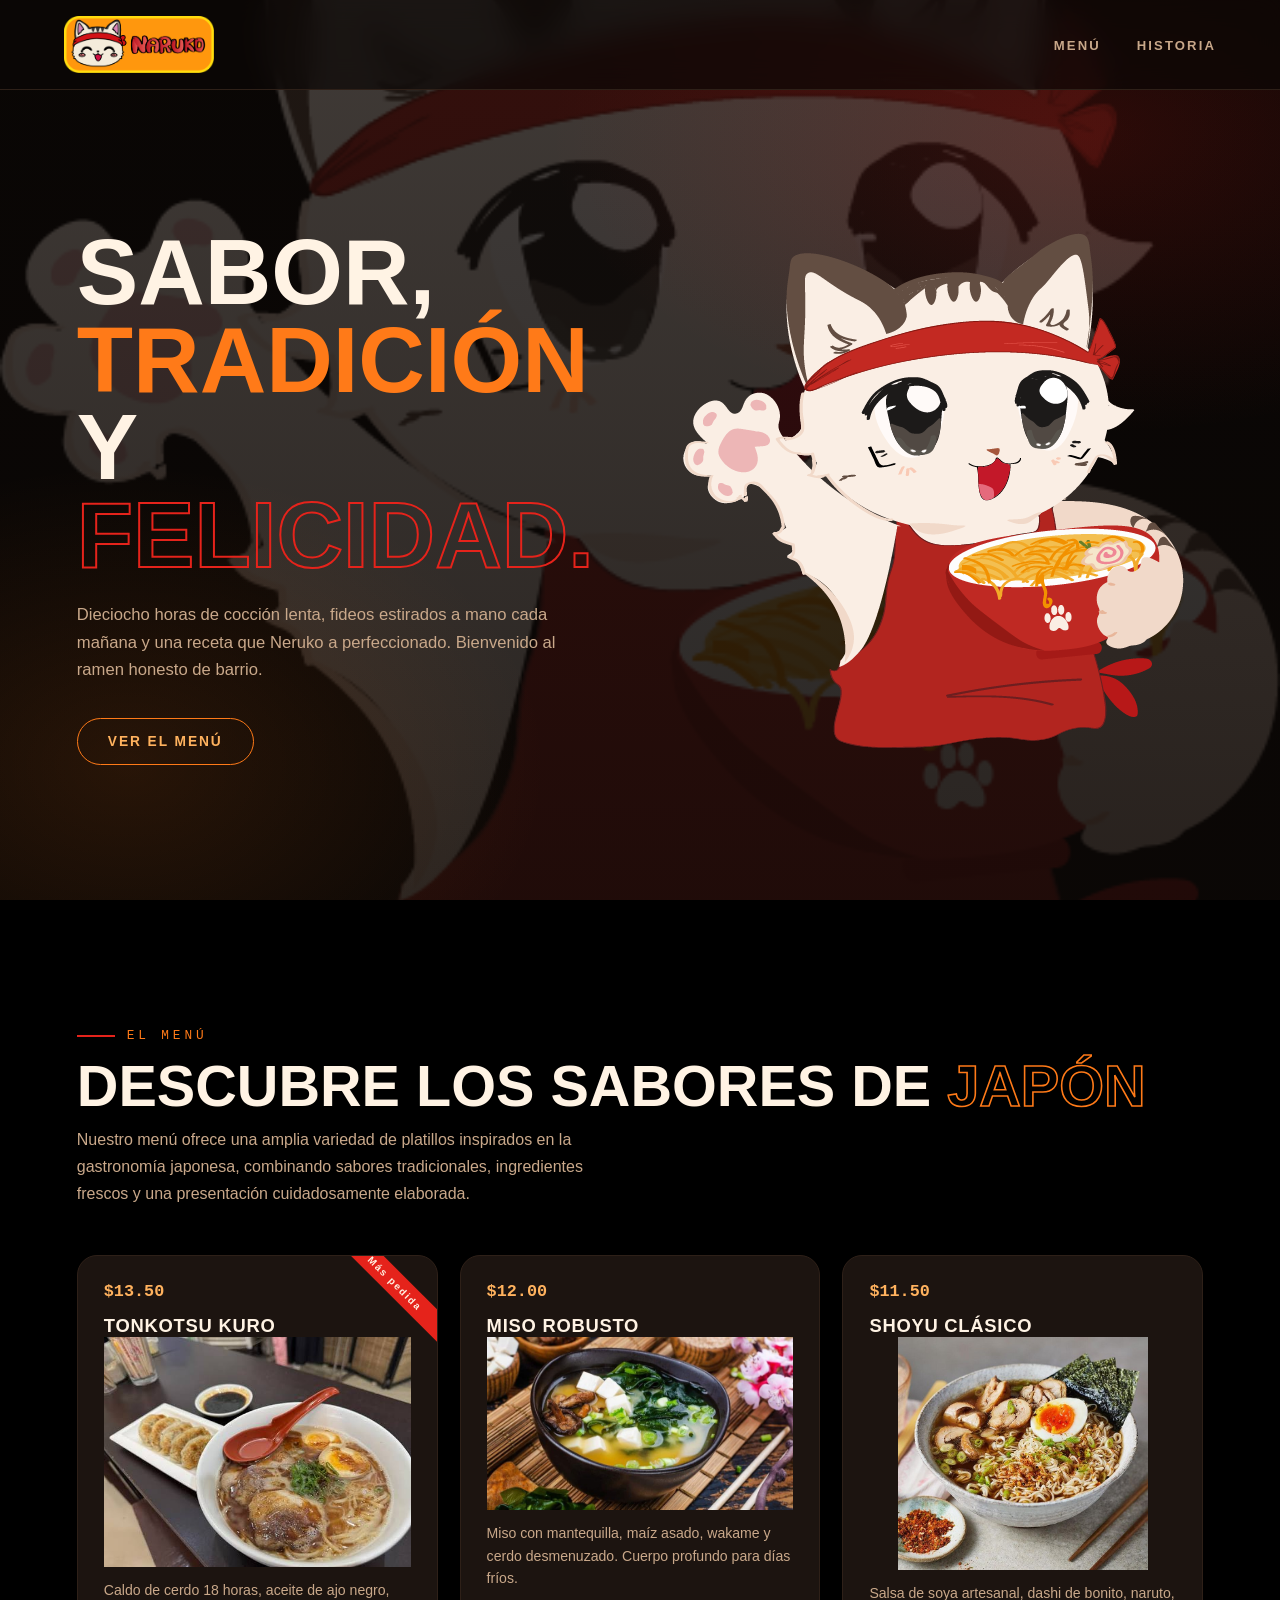
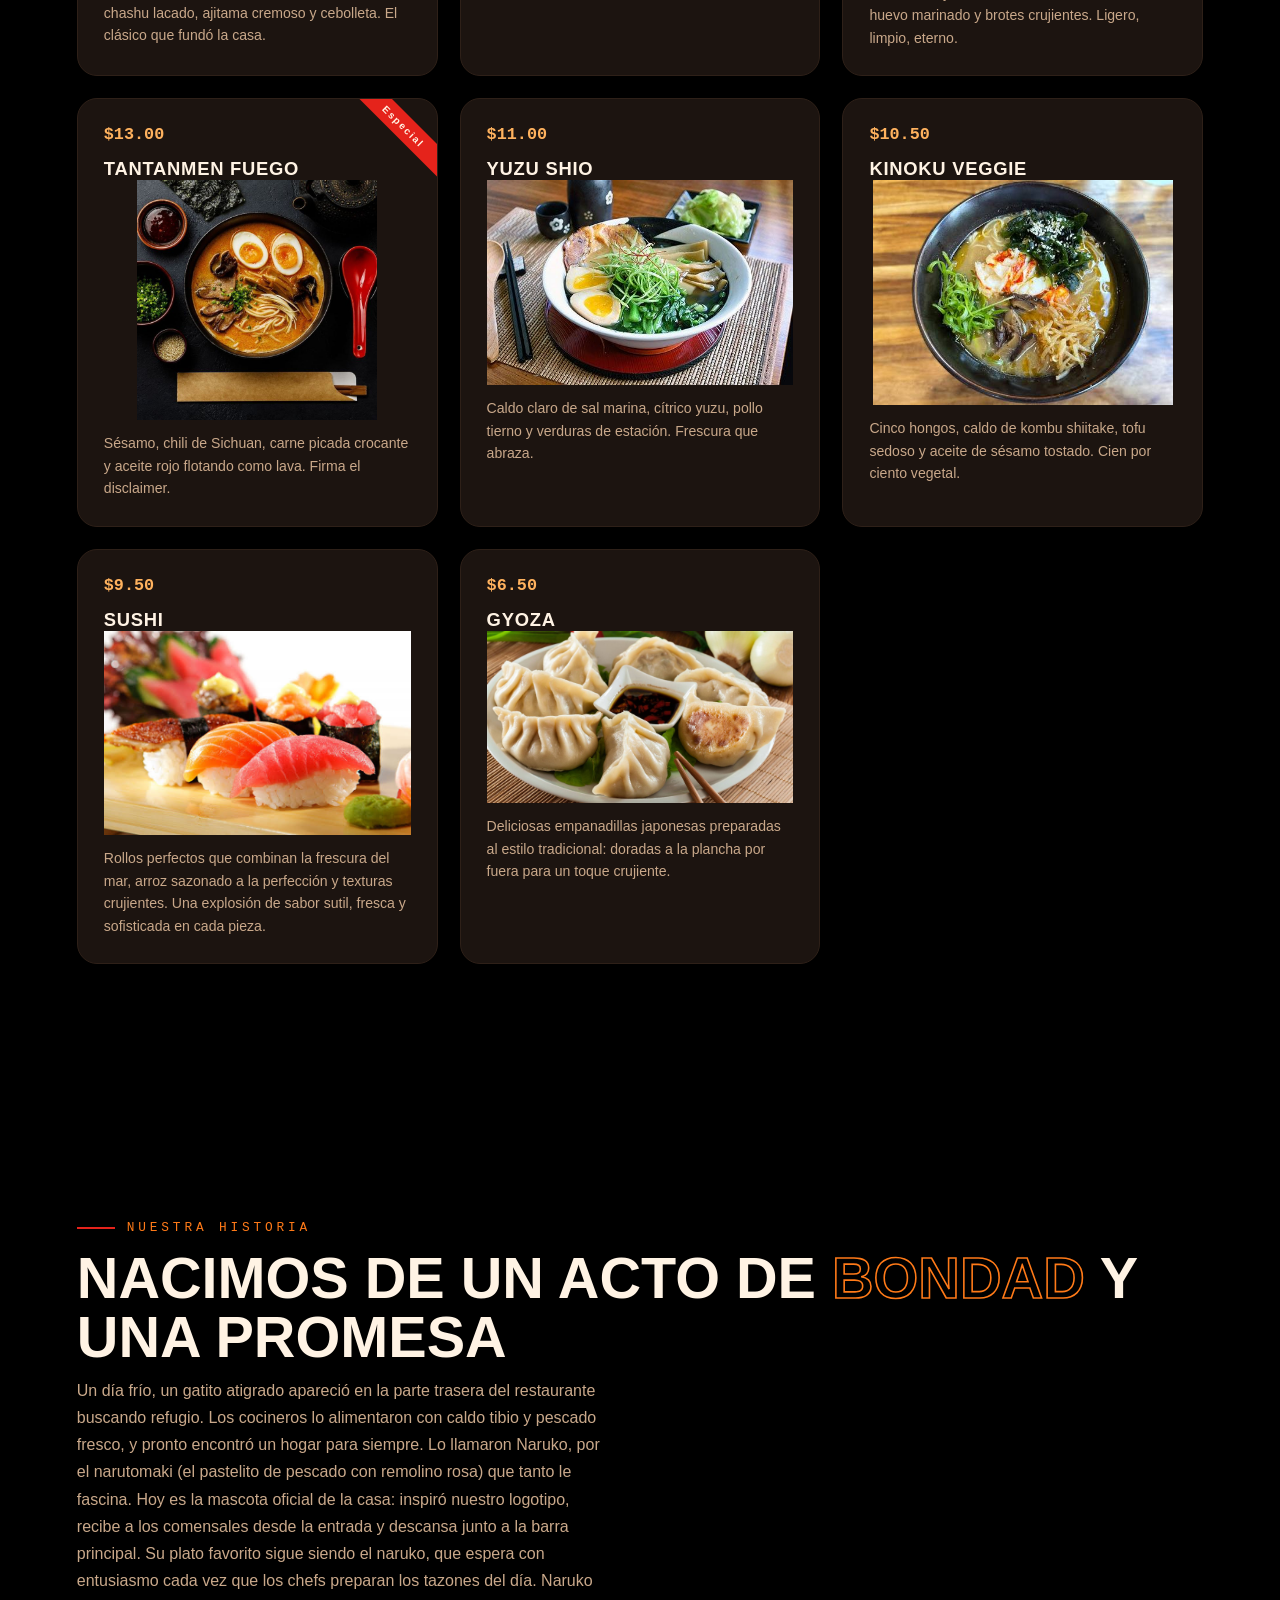
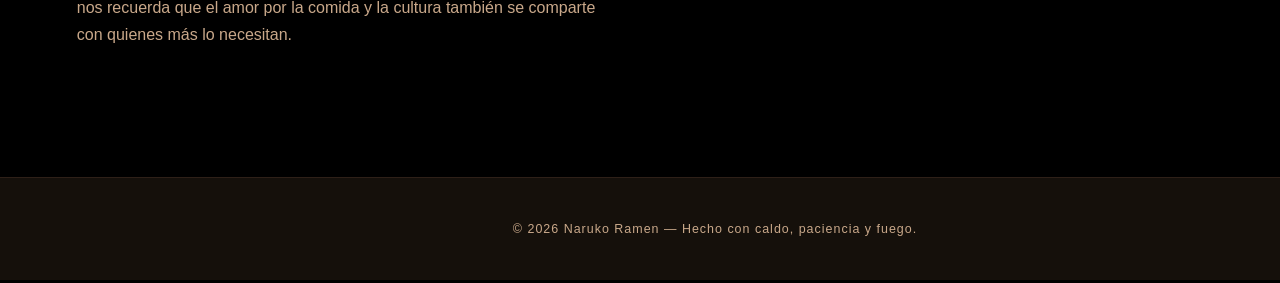
==== commit 8c2bbd05: "prueba" ====
--- a/index.html
+++ b/index.html
@@ -1,41 +1,60 @@
 <!DOCTYPE html>
+<!-- Define el tipo de documento: HTML5 -->
 <html lang="es">
+<!-- lang="es" indica que el contenido de la página está en español -->
 <head>
+    <!-- Configuración básica del documento (no visible en la página) -->
     <meta charset="UTF-8">
+    <!-- Permite usar acentos, ñ y caracteres especiales -->
     <meta name="viewport" content="width=device-width, initial-scale=1.0">
+    <!-- Hace que la página se vea bien en celulares (diseño responsive) -->
     <title>Naruko Ramen</title>
+    <!-- Texto que aparece en la pestaña del navegador -->
     <link rel="stylesheet" href="estilo.css">
+    <!-- Conecta la hoja de estilos CSS que da el diseño a la página -->
     <script src="ds.js" defer></script>
+    <!-- Carga el JavaScript. "defer" hace que se ejecute después de cargar el HTML -->
 </head>
 <body>
 
-<!-- primer contenedor -->
+<!--  BARRA DE NAVEGACIÓN (NAV)  -->
+<!-- Barra fija superior: contiene el logo y el menú de enlaces -->
     <nav>
+        <!-- Logo de la página; al hacer clic lleva al inicio (#inicio) -->
         <a class="brand" href="#inicio">
-        <img src="img/log.png" alt="" width="150">
+        <img src="img/logo_final.png" alt="" width="150">
         </a>
+        <!-- Botón hamburguesa: solo se ve en celulares, abre/cierra el menú -->
         <button class="nav-toggle" id="navToggle" aria-label="Abrir menú" aria-expanded="false">
             <span></span><span></span><span></span>
         </button>
+        <!-- Lista de enlaces del menú. Cada uno lleva a una sección de la página -->
         <ul class="nav-links" id="navLinks">
             <li><a href="#menu">Menú</a></li>
-            <li><a href="#arma">Ramen</a></li>
             <li><a href="#historia">Historia</a></li>
-            <li><a href="#visita">Visítanos</a></li>
         </ul>
     </nav>
 
-<!-- botenes para hacer el ramen y el menu -->
+    <!-- Fondo oscuro que aparece detrás del menú en celulares.
+         Sirve para cerrar el menú tocando afuera de él -->
+    <div class="nav-overlay" id="navOverlay"></div>
+
+<!--  SECCIÓN HERO (PORTADA)  -->
+<!-- Es la primera pantalla que ve el usuario: título grande, descripción y botones -->
     <header class="hero" id="inicio">
         <div class="hero-copy">
+            <!-- Texto decorativo japonés (queda vacío, se llena por CSS si se desea) -->
             <span class="jp"></span>
+            <!-- Título principal. <em> resalta en color y .stroke crea texto con borde -->
             <h1>SABOR,<br><em>TRADICIÓN</em> Y<br><span class="stroke">FELICIDAD.</span></h1>
+            <!-- Párrafo de bienvenida -->
             <p>Dieciocho horas de cocción lenta, fideos estirados a mano cada mañana y una receta que Neruko a perfeccionado. Bienvenido al ramen honesto de barrio.</p>
+            <!-- Botones de llamada a la acción (CTA) -->
             <div class="cta-row">
-            <a class="btn btn-solid" href="#arma">Arma tu ramen</a>
                 <a class="btn btn-ghost" href="#menu">Ver el menú</a>
             </div>
         </div>
+        <!-- Imagen decorativa de la mascota Neruko (lado derecho) -->
            <div class="hero-art">
             <img src="img/neruko%20para%20la%20pagina.png" alt="Conoce a Neruko">
         </div>
@@ -43,13 +62,25 @@
     </header>
 
 
-<!-- menu -->
+
+
+
+<!--  SECCIÓN MENÚ  -->
+<!-- Muestra las tarjetas con cada platillo, precio, foto y descripción -->
     <section id="menu">
+        <!-- Etiqueta pequeña decorativa arriba del título -->
         <p class="sec-tag reveal">El menú</p>
-        <h2 class="sec-title reveal d1">Seis formas de <em>encender</em> la noche</h2>
-        <p class="sec-sub reveal d2">Cada tazón sale con fideos frescos del día. Pide tu nivel de picante y el punto del fideo: firme, perfecto o rebelde.</p>
+        <!-- Título de la sección -->
+        <h2 class="sec-title reveal d1">Descubre los sabores de <em>Japón</em> </h2>
+        <!-- Subtítulo descriptivo -->
+        <p class="sec-sub reveal d2">Nuestro menú ofrece una amplia variedad de platillos inspirados en la gastronomía japonesa, combinando sabores tradicionales, ingredientes frescos y una presentación cuidadosamente elaborada.</p>
+
+        <!-- "reveal" = animación al hacer scroll. "d1/d2/d3" = retraso de la animación -->
+
+        <!-- Contenedor de las tarjetas del menú (la cuadrícula se arma en CSS) -->
         <div class="menu-grid">
 
+            <!-- TARJETA 1: platillo con etiqueta "Más pedida" -->
             <article class="card reveal">
                 <center><div class="tag-hot">Más pedida</div></center>
                 <div class="card-top">
@@ -61,16 +92,18 @@
 
             </article>
 
+            <!-- TARJETA 2 -->
             <article class="card reveal d1">
                 <div class="card-top">
                     <span class="price">$12.00</span>
                 </div>
                 <h3>Miso Robusto</h3>
-                <center><img src="img/Miso%20Robusto.jpg" alt="" width="333" height="222"></center>
+                <center><img src="img/Miso%20Robusto.jpg" alt="" width="400" height="222"></center>
                 <p>Miso con mantequilla, maíz asado, wakame y cerdo desmenuzado. Cuerpo profundo para días fríos.</p>
 
             </article>
 
+            <!-- TARJETA 3 -->
             <article class="card reveal d2">
                 <div class="card-top">
                     <span class="price">$11.50</span>
@@ -81,6 +114,7 @@
 
             </article>
 
+            <!-- TARJETA 4: platillo con etiqueta "Especial" -->
             <article class="card reveal d1">
                 <div class="tag-hot">Especial</div>
                 <div class="card-top">
@@ -92,28 +126,51 @@
 
             </article>
 
+            <!-- TARJETA 5 -->
             <article class="card reveal d2">
                 <div class="card-top">
                     <span class="price">$11.00</span>
                 </div>
-                <h3>Yuzu Shio<small>柚子 塩</small></h3>
+                <h3>Yuzu Shio</h3>
                 <center><img src="img/Yuzu%20Shio.jpg" alt="" width="310"></center>
                 <p>Caldo claro de sal marina, cítrico yuzu, pollo tierno y verduras de estación. Frescura que abraza.</p>
             </article>
 
+            <!-- TARJETA 6 -->
             <article class="card reveal d3">
                 <div class="card-top">
                     <span class="price">$10.50</span>
                 </div>
                 <h3>Kinoku Veggie</h3>
-                <center><img src="img/Kinoku Veggie.jpg" alt="" width="250"></center>
+                <center><img src="img/Kinoku Veggie.jpg" alt="" width="300"></center>
                 <p>Cinco hongos, caldo de kombu shiitake, tofu sedoso y aceite de sésamo tostado. Cien por ciento vegetal.</p>
+            </article>
+
+            <!-- TARJETA 7 -->
+             <article class="card reveal d3">
+                <div class="card-top">
+                    <span class="price">$9.50</span>
+                </div>
+                <h3>Sushi</h3>
+                <center><img src="img/Sushi.jpg" alt="" width="350"></center>
+                <p>Rollos perfectos que combinan la frescura del mar, arroz sazonado a la perfección y texturas crujientes. Una explosión de sabor sutil, fresca y sofisticada en cada pieza.</p>
+            </article>
+
+            <!-- TARJETA 8 -->
+             <article class="card reveal d3">
+                <div class="card-top">
+                    <span class="price">$6.50</span>
+                </div>
+                <h3>Gyoza</h3>
+                <center><img src="img/Gyoza.jpg" alt="" width="350"></center>
+                <p>Deliciosas empanadillas japonesas preparadas al estilo tradicional: doradas a la plancha por fuera para un toque crujiente.</p>
             </article>
 
         </div>
     </section>
 
-<!-- la historia de neruko -->
+<!--  SECCIÓN HISTORIA  -->
+<!-- Cuenta la historia de la mascota Neruko -->
     <section id="historia">
         <p class="sec-tag reveal">Nuestra historia</p>
         <h2 class="sec-title reveal d1">Nacimos de un acto de <em>bondad</em> y una promesa</h2>
@@ -126,105 +183,29 @@
         </p>
     </section>
 
-<!-- ingredientes del ramen -->
-    <section class="builder" id="arma">
-        <p class="sec-tag reveal">Personaliza</p>
-        <h2 class="sec-title reveal d1">Arma tu <em>propio</em> tazón</h2>
-        <p class="sec-sub reveal d2">Elige base, fideo y toppings. Nosotros lo montamos frente a ti, como en el mostrador de Tokio.</p>
-
-        <div class="builder-grid">
-            <form id="builderForm">
-                <div class="opt-group reveal">
-                    <h4>01 — Caldo</h4>
-                    <div class="chips" data-group="Caldo">
-                        <button type="button" class="chip on" data-price="6.50">Tonkotsu <small>+6.50</small></button>
-                        <button type="button" class="chip" data-price="5.50">Miso <small>+5.50</small></button>
-                        <button type="button" class="chip" data-price="4.50">Shoyu <small>+4.50</small></button>
-                        <button type="button" class="chip" data-price="4.50">Yuzu Shio <small>+4.50</small></button>
-                    </div>
-                </div>
-                <div class="opt-group reveal d1">
-                    <h4>02 — Fideo</h4>
-                    <div class="chips" data-group="Fideo">
-                        <button type="button" class="chip on" data-price="0">Fino recto <small>incluido</small></button>
-                        <button type="button" class="chip" data-price="0.80">Grueso ondulado <small>+0.80</small></button>
-                        <button type="button" class="chip" data-price="1.00">Integral <small>+1.00</small></button>
-                    </div>
-                </div>
-                <div class="opt-group reveal d2">
-                    <h4>03 — Toppings (libres)</h4>
-                    <div class="chips" data-group="Toppings" data-multi="true">
-                        <button type="button" class="chip on" data-price="3.50">Chashu lacado <small>+3.50</small></button>
-                        <button type="button" class="chip on" data-price="1.80">Ajitama <small>+1.80</small></button>
-                        <button type="button" class="chip" data-price="1.20">Naruto <small>+1.20</small></button>
-                        <button type="button" class="chip" data-price="1.00">Maíz asado <small>+1.00</small></button>
-                        <button type="button" class="chip" data-price="0.80">Nori <small>+0.80</small></button>
-                        <button type="button" class="chip" data-price="1.00">Hongos <small>+1.00</small></button>
-                        <button type="button" class="chip" data-price="0.60">Chili oil <small>+0.60</small></button>
-                        <button type="button" class="chip" data-price="0.90">Brotes de soya <small>+0.90</small></button>
-                    </div>
-                </div>
-            </form>
-
-            <aside class="receipt reveal d1" aria-live="polite">
-                <h4>NARUKO RAMEN</h4>
-                <ul id="receiptList"></ul>
-                <div class="total-row"><span>TOTAL</span><span id="totalPrice">$8.80</span></div>
-                <button type="button" class="btn btn-solid" id="orderBtn">Enviar a la cocina</button>
-                <p class="receipt-note">LISTO EN ~12 MIN • LOCAL O PARA LLEVAR</p>
-            </aside>
-        </div>
-    </section>
-
-<!-- mapa -->
-    <section id="visita">
-        <p class="sec-tag reveal">Encuéntranos</p>
-        <h2 class="sec-title reveal d1">Nuestra familia se encuentra en el <em>barrio</em></h2>
-        <div class="visit-grid">
-            <div class="info-block reveal">
-                <div class="map-ph"><span class="pin"></span></div>
-                <p class="addr">
-                    <b>Av. Los poceres 894</b>, Barrio Japón<br>
-                    Reservas: <b>+503 68545455</b><br>
-                    Hola@narukoramen
-                </p>
-            </div>
-            <div class="info-block reveal d1">
-                <h4>Horarios</h4>
-                <table>
-                    <tr><td>Lunes</td><td class="closed">Cerrado — día de caldo</td></tr>
-                    <tr><td>Martes a Jueves</td><td>12:30 — 22:30</td></tr>
-                    <tr><td>Viernes y Sábado</td><td>12:30 — 23:59</td></tr>
-                    <tr><td>Domingo</td><td>13:00 — 21:00</td></tr>
-                </table>
-            </div>
-        </div>
-    </section>
-
-    <!-- pie de pagina -->
+<!--  PIE DE PÁGINA (FOOTER) -->
+<!-- Cierre de la página: logo, derechos de autor y redes sociales -->
     <footer>
+        <!-- Logo; al hacer clic regresa al inicio -->
         <a class="brand" href="#inicio">
            <img src="img/log.png" alt="" width="150">
         </a>
+        <!-- Texto de copyright. El año lo inserta JavaScript en el <span id="year"> -->
         <p>© <span id="year"></span> Naruko Ramen — Hecho con caldo, paciencia y fuego.</p>
 
+        <!-- Enlaces a redes sociales (abren en pestaña nueva) -->
         <div class="socials">
     <a href="https://instagram.com/tu-usuario" target="_blank" rel="noopener" aria-label="Instagram">
-        
+
     </a>
     <a href="https://tiktok.com/@tu-usuario" target="_blank" rel="noopener" aria-label="TikTok">
-      
+
     </a>
     <a href="https://wa.me/51955550189" target="_blank" rel="noopener" aria-label="WhatsApp">
-        
+
     </a>
 </div>
     </footer>
 
-
-    <div class="toast" id="toast">
-        <span id="toastMsg">¡Pedido recibido!</span>
-    </div>
-
 </body>
-</html>+</html>
--- a/estilo.css
+++ b/estilo.css
@@ -1,39 +1,64 @@
+/* 
+   VARIABLES GLOBALES
+   Guardan los colores principales del sitio para reutilizarlos
+   en todo el CSS con var(--nombre)
+*/
 :root{
-  --black:#000000;
-  --coal:#15100b;
-  --panel:#1c1410;
-  --line:#2e2018;
-  --red:#e5231b;
-  --red-deep:#a81410;
-  --orange:#ff7a18;
-  --amber:#ffb25e;
-  --ink:#fff3e4;
-  --muted:#c9a88a;
-}
+  --black:#000000;      /* negro puro: fondo general */
+  --coal:#15100b;       /* marrón muy oscuro: fondos alternos */
+  --panel:#1c1410;      /* fondo de las tarjetas */
+  --line:#2e2018;       /* color de bordes y líneas */
+  --red:#e5231b;        /* rojo principal (marca) */
+  --red-deep:#a81410;   /* rojo oscuro */
+  --orange:#ff7a18;     /* naranja de acento */
+  --amber:#ffb25e;      /* ámbar (precios, detalles) */
+  --ink:#fff3e4;        /* color del texto principal */
+  --muted:#c9a88a;      /* color del texto secundario */
+}
+
+/*ESTILOS BASE */
+/* Quita márgenes y paddings por defecto del navegador;
+   border-box hace que padding y borde no agranden los elementos */
 *{margin:0;padding:0;box-sizing:border-box}
+
+/* Hace que al hacer clic en un enlace #seccion el scroll sea suave */
 html{scroll-behavior:smooth}
+
+/* Fondo negro, texto claro y fuente principal; evita scroll horizontal */
 body{background:var(--black);color:var(--ink);font-family:'Syne',sans-serif;overflow-x:hidden}
+
+/* Color de selección de texto */
 ::selection{background:var(--orange);color:var(--black)}
+
+/* Personalización de la barra de scroll lateral */
 ::-webkit-scrollbar{width:10px}
 ::-webkit-scrollbar-track{background:var(--coal)}
 ::-webkit-scrollbar-thumb{background:linear-gradient(var(--red),var(--orange));border-radius:5px}
 
+/* Las imágenes nunca sobresalen de su contenedor */
 img{max-width:100%;height:auto;display:block}
 
+/* BARRA DE NAVEGACIÓN*/
+/* Barra fija arriba con fondo translúcido difuminado (efecto vidrio) */
 nav{
-  position:fixed;top:0;left:0;right:0;z-index:100;
+  position:fixed;top:0;left:0;right:0;z-index:100;   /* siempre visible encima de todo */
   display:flex;align-items:center;justify-content:space-between;
-  padding:16px clamp(20px,5vw,64px);
-  background:rgba(12,8,6,.72);backdrop-filter:blur(14px);
+  padding:16px clamp(20px,5vw,64px);                 /* clamp: se adapta al ancho de pantalla */
+  background:rgba(12,8,6,.72);
+  backdrop-filter:blur(14px);
+  -webkit-backdrop-filter:blur(14px);   /* necesario para el difuminado en iPhone/iPad */
   border-bottom:1px solid var(--line);
 }
+/* Logo de la marca */
 .brand{display:flex;align-items:center;gap:12px;text-decoration:none;color:var(--ink)}
 .brand b{font-weight:800;font-size:1.05rem;letter-spacing:.14em}
 .brand b i{color:var(--orange);font-style:normal}
+/* Enlaces del menú */
 .nav-links{display:flex;gap:clamp(14px,3vw,36px);list-style:none}
 .nav-links a{color:var(--muted);text-decoration:none;font-size:.82rem;font-weight:600;letter-spacing:.16em;text-transform:uppercase;transition:color .25s}
 .nav-links a:hover{color:var(--orange)}
 
+/* Botón hamburguesa: oculto en escritorio, se muestra en celular */
 .nav-toggle{
   display:none;
   flex-direction:column;
@@ -43,6 +68,7 @@
   cursor:pointer;
   padding:0;
 }
+/* Las 3 rayitas del botón hamburguesa */
 .nav-toggle span{
   display:block;
   width:100%;height:3px;
@@ -50,162 +76,176 @@
   border-radius:2px;
   transition:transform .3s ease,opacity .3s ease;
 }
+/* Cuando el menú está abierto, las rayitas se transforman en una "X" */
 .nav-toggle[aria-expanded="true"] span:nth-child(1){transform:translateY(8.5px) rotate(45deg)}
 .nav-toggle[aria-expanded="true"] span:nth-child(2){opacity:0}
 .nav-toggle[aria-expanded="true"] span:nth-child(3){transform:translateY(-8.5px) rotate(-45deg)}
 
+/* Fondo oscuro detrás del menú móvil: cubre la página y
+   al tocarlo se cierra el menú (solo se activa en celulares) */
+.nav-overlay{
+  position:fixed;inset:0;z-index:98;
+  background:rgba(0,0,0,.6);
+  opacity:0;visibility:hidden;pointer-events:none;
+  transition:opacity .35s ease,visibility .35s ease;
+}
+.nav-overlay.show{opacity:1;visibility:visible;pointer-events:auto}
+
+/* Bloquea el scroll de la página mientras el menú móvil está abierto */
+body.no-scroll{overflow:hidden}
+
+/* HERO (PORTADA PRINCIPAL)*/
+/* Ocupa casi toda la pantalla con imagen de fondo y degradados de color */
 .hero{
-  min-height:100svh;
+  min-height:100vh;                                   /* respaldo para navegadores viejos */
+  min-height:100svh;                                  /* altura real de la pantalla en celulares */
   display:grid;
   grid-template-columns:1fr;
   align-items:center;
   gap:32px;
   padding:140px clamp(20px,6vw,80px) 60px;
   background:
-    radial-gradient(900px 500px at 85% 15%, rgba(229,35,27,.16), transparent 60%),
-    radial-gradient(700px 500px at 10% 85%, rgba(255,122,24,.12), transparent 60%),
-    linear-gradient(rgba(12,8,6,.78), rgba(12,8,6,.88)),
-    url("img/neruko%20para%20la%20pagina.png") center/cover no-repeat;
-}
+    radial-gradient(900px 500px at 85% 15%, rgba(229,35,27,.16), transparent 60%),  /* brillo rojo */
+    radial-gradient(700px 500px at 10% 85%, rgba(255,122,24,.12), transparent 60%), /* brillo naranja */
+    linear-gradient(rgba(12,8,6,.78), rgba(12,8,6,.88)),                            /* capa oscura para leer el texto */
+    url("img/neruko%20para%20la%20pagina.png") center/cover no-repeat;              /* imagen de fondo */
+}
+/* Texto decorativo japonés */
 .hero-copy .jp{font-family:'Shippori Mincho',serif;color:var(--red);letter-spacing:.4em;font-size:clamp(.8rem,1.4vw,1rem);margin-bottom:14px;display:block}
+/* Título grande que se adapta al tamaño de pantalla */
 .hero-copy h1{font-size:clamp(2.4rem,7.2vw,6.2rem);font-weight:800;line-height:.95;text-transform:uppercase}
+/* Palabra resaltada en naranja */
 .hero-copy h1 em{font-style:normal;color:var(--orange)}
+/* Palabra con letras "huecas" (borde rojo sin relleno) */
 .hero-copy h1 .stroke{color:transparent;-webkit-text-stroke:2px var(--red)}
+/* Párrafo descriptivo */
 .hero-copy p{margin-top:22px;max-width:52ch;color:var(--muted);font-size:clamp(.95rem,1.3vw,1.08rem);line-height:1.65}
+/* Fila que contiene los botones */
 .cta-row{display:flex;gap:16px;margin-top:34px;flex-wrap:wrap}
+
+/* BOTONES */
+/* Estilo base de todos los botones (forma de píldora) */
 .btn{
   display:inline-flex;align-items:center;justify-content:center;gap:10px;
   padding:15px 30px;border-radius:999px;font-weight:700;font-size:.86rem;
   letter-spacing:.14em;text-transform:uppercase;text-decoration:none;
   border:1.5px solid var(--orange);cursor:pointer;transition:all .28s ease;font-family:'Syne',sans-serif;
 }
+/* Botón relleno con degradado rojo-naranja y sombra */
 .btn-solid{background:linear-gradient(120deg,var(--red),var(--orange));color:var(--ink);border-color:transparent;box-shadow:0 10px 32px -10px rgba(255,122,24,.55)}
 .btn-solid:hover{transform:translateY(-3px);box-shadow:0 18px 42px -12px rgba(255,122,24,.65)}
+/* Botón transparente con texto ámbar */
 .btn-ghost{color:var(--amber)}
 .btn-ghost:hover{background:rgba(255,122,24,.1);transform:translateY(-3px)}
 
+/* Imagen decorativa del hero: oculta en celular */
 .hero-art{display:none}
 
-section{padding:clamp(70px,10vw,130px) clamp(20px,6vw,80px)}
+/* SECCIONES GENERALES */
+/* Espaciado interior común de todas las secciones.
+   scroll-margin-top deja espacio al saltar desde el menú
+   para que la barra fija no tape el título de la sección */
+section{padding:clamp(70px,10vw,130px) clamp(20px,6vw,80px);scroll-margin-top:90px}
+/* Etiqueta pequeña naranja con rayita roja (ej. "El menú") */
 .sec-tag{font-family:'Space Mono',monospace;color:var(--orange);font-size:.8rem;letter-spacing:.3em;text-transform:uppercase;display:flex;align-items:center;gap:12px}
 .sec-tag::before{content:"";width:38px;height:2px;background:var(--red)}
+/* Título grande de cada sección */
 .sec-title{font-size:clamp(2rem,4.6vw,3.6rem);font-weight:800;text-transform:uppercase;line-height:1.02;margin:14px 0 10px}
+/* Palabra con letras huecas dentro del título */
 .sec-title em{font-style:normal;color:transparent;-webkit-text-stroke:1.6px var(--orange)}
+/* Subtítulo gris cálido */
 .sec-sub{color:var(--muted);max-width:60ch;line-height:1.7}
 
+/* TARJETAS DEL MENÚ */
+/* Cuadrícula automática: las tarjetas se acomodan solas según el ancho */
 .menu-grid{display:grid;grid-template-columns:repeat(auto-fit,minmax(280px,1fr));gap:22px;margin-top:48px}
+/* Cada tarjeta de platillo */
 .card{
   background:var(--panel);border:1px solid var(--line);border-radius:20px;padding:26px;
   position:relative;overflow:hidden;transition:transform .3s ease,border-color .3s ease;
 }
+/* Resplandor naranja que aparece arriba al pasar el mouse */
 .card::before{content:"";position:absolute;inset:0;background:radial-gradient(400px 160px at 50% -40%,rgba(255,122,24,.18),transparent);opacity:0;transition:opacity .3s}
+/* Efecto al pasar el mouse: la tarjeta sube y el borde se pone rojo */
 .card:hover{transform:translateY(-8px);border-color:var(--red)}
 .card:hover::before{opacity:1}
+/* Parte superior de la tarjeta donde va el precio */
 .card-top{display:flex;justify-content:space-between;align-items:center;margin-bottom:14px}
+/* Icono cuadrado con degradado (no se usa en el HTML actual) */
 .card-icon{
   width:54px;height:54px;border-radius:14px;display:grid;place-items:center;
   background:linear-gradient(135deg,var(--red),var(--orange));
   box-shadow:0 8px 24px -8px rgba(255,60,20,.6);
 }
 .card-icon img{width:30px;height:30px;display:block;object-fit:cover}
+/* Precio en fuente monoespaciada y color ámbar */
 .price{font-family:'Space Mono',monospace;font-weight:700;color:var(--amber);font-size:1.05rem}
+/* Nombre del platillo */
 .card h3{font-size:1.15rem;font-weight:800;text-transform:uppercase;letter-spacing:.04em}
 .card h3 small{display:block;font-family:'Shippori Mincho',serif;color:var(--red);font-size:.72rem;letter-spacing:.3em;margin-top:4px}
+/* Descripción del platillo */
 .card p{color:var(--muted);font-size:.88rem;line-height:1.6;margin-top:12px;min-height:66px}
+/* Nivel de picante: circulitos que se encienden (no se usa actualmente) */
 .spice{display:flex;gap:5px;margin-top:14px}
 .spice i{width:14px;height:14px;border-radius:50%;background:var(--line)}
 .spice i.on{background:linear-gradient(180deg,var(--orange),var(--red))}
+/* Etiqueta esquinada "Más pedida"/"Especial" (cinta diagonal) */
 .tag-hot{position:absolute;top:16px;right:-34px;transform:rotate(45deg);background:var(--red);color:var(--ink);font-size:.62rem;font-weight:800;letter-spacing:.18em;padding:6px 40px}
 
-.builder{background:var(--coal)}
-.builder-grid{display:grid;grid-template-columns:1fr;gap:clamp(24px,4vw,56px);margin-top:48px;align-items:start}
-.opt-group{margin-bottom:30px}
-.opt-group h4{font-size:.82rem;letter-spacing:.24em;text-transform:uppercase;color:var(--amber);margin-bottom:14px;display:flex;align-items:center;gap:10px}
-.opt-group h4::after{content:"";flex:1;height:1px;background:var(--line)}
-.chips{display:flex;flex-wrap:wrap;gap:10px}
-.chip{
-  border:1.5px solid var(--line);background:var(--panel);color:var(--ink);
-  padding:11px 18px;border-radius:999px;cursor:pointer;font-family:'Syne',sans-serif;
-  font-size:.84rem;font-weight:600;transition:all .22s ease;
-}
-.chip small{color:var(--muted);font-family:'Space Mono',monospace;font-size:.72rem;margin-left:6px}
-.chip:hover{border-color:var(--orange)}
-.chip.on{background:linear-gradient(120deg,var(--red),var(--orange));border-color:transparent;box-shadow:0 8px 22px -8px rgba(255,80,20,.6)}
-.chip.on small{color:rgba(255,243,228,.85)}
-.receipt{
-  position:sticky;top:100px;background:var(--ink);color:#241209;border-radius:14px;
-  padding:26px 24px;font-family:'Space Mono',monospace;
-}
-.receipt h4{text-align:center;letter-spacing:.3em;font-size:.8rem;border-bottom:2px dashed #d8b797;padding-bottom:12px}
-.receipt ul{list-style:none;margin:16px 0;min-height:120px}
-.receipt li{display:flex;justify-content:space-between;font-size:.82rem;padding:5px 0;border-bottom:1px dotted #e4c8ab}
-.receipt li span:last-child{font-weight:700}
-.receipt .empty{color:#b08a68;font-style:italic}
-.total-row{display:flex;justify-content:space-between;font-weight:700;font-size:1.25rem;border-top:2px dashed #d8b797;padding-top:14px}
-.receipt .btn{width:100%;margin-top:18px;border:none}
-.receipt-note{text-align:center;font-size:.68rem;margin-top:12px;color:#a67c58;letter-spacing:.1em}
-
-.visit-grid{display:grid;grid-template-columns:1fr;gap:clamp(24px,4vw,60px);margin-top:48px}
-.info-block{background:var(--panel);border:1px solid var(--line);border-radius:20px;padding:30px}
-.info-block h4{color:var(--orange);text-transform:uppercase;letter-spacing:.2em;font-size:.85rem;margin-bottom:18px}
-.info-block table{width:100%;border-collapse:collapse;font-size:.92rem}
-.info-block td{padding:9px 0;color:var(--muted)}
-.info-block td:last-child{text-align:right;font-family:'Space Mono',monospace;color:var(--ink)}
-.info-block td.closed{color:var(--red)}
-.map-ph{
-  height:220px;border-radius:16px;margin-bottom:18px;position:relative;overflow:hidden;
-  background:
-    repeating-linear-gradient(90deg,var(--line) 0 1px,transparent 1px 44px),
-    repeating-linear-gradient(0deg,var(--line) 0 1px,transparent 1px 44px),
-    radial-gradient(circle at 62% 40%,rgba(229,35,27,.35),transparent 45%),var(--coal);
-}
-.pin{position:absolute;left:62%;top:40%;width:18px;height:18px;border-radius:50%;background:var(--orange);box-shadow:0 0 0 8px rgba(255,122,24,.25);animation:pulse 1.6s ease infinite}
-.addr{color:var(--muted);font-size:.95rem;line-height:1.8}
-.addr b{color:var(--ink)}
-
+/*  SECCIÓN HISTORIA */
+/* (La historia usa las clases generales: sec-tag, sec-title, sec-sub) */
+
+/*PIE DE PÁGINA */
 footer{border-top:1px solid var(--line);padding:44px clamp(20px,6vw,80px);display:flex;justify-content:space-between;align-items:center;gap:20px;flex-wrap:wrap;background:var(--coal)}
 footer .brand b{font-size:.95rem}
 footer p{color:var(--muted);font-size:.78rem;letter-spacing:.08em}
 
-.toast{
-  position:fixed;left:50%;bottom:30px;transform:translate(-50%,140%);z-index:200;
-  background:linear-gradient(120deg,var(--red),var(--orange));color:var(--ink);
-  padding:16px 28px;border-radius:14px;font-weight:700;font-size:.9rem;
-  box-shadow:0 18px 44px -10px rgba(255,80,20,.6);
-  transition:transform .45s cubic-bezier(.2,.9,.3,1.2);max-width:90vw;
-}
-.toast.show{transform:translate(-50%,0)}
-
+/*  ANIMACIONES AL HACER SCROLL (efecto "reveal") */
+/* Estado inicial: invisible y desplazado hacia abajo.
+   JavaScript agrega la clase "in" cuando el elemento entra en pantalla */
 .reveal{opacity:0;transform:translateY(34px);transition:opacity .7s ease,transform .7s cubic-bezier(.2,.7,.3,1)}
+/* Estado final: visible en su posición normal */
 .reveal.in{opacity:1;transform:none}
+/* Retrasos escalonados para que los elementos aparezcan uno tras otro */
 .d1{transition-delay:.08s}.d2{transition-delay:.16s}.d3{transition-delay:.24s}.d4{transition-delay:.32s}.d5{transition-delay:.4s}
 
+/* Animación de pulso (latido) usada por el pin del mapa */
 @keyframes pulse{50%{opacity:.35}}
 
+/*  DISEÑO RESPONSIVO — TABLET Y ESCRITORIO (768px o más)*/
 @media(min-width:768px){
-  .hero{grid-template-columns:1.05fr .95fr}
-  .hero-art{display:block}
-  .builder-grid{grid-template-columns:1.25fr .75fr}
-  .visit-grid{grid-template-columns:1fr 1fr}
-}
-
+  .hero{grid-template-columns:1.05fr .95fr}   /* hero en 2 columnas: texto + imagen */
+  .hero-art{display:block}                    /* muestra la imagen de Neruko */
+}
+
+/* DISEÑO RESPONSIVO — CELULAR (menos de 768px) */
 @media(max-width:767px){
-  .nav-toggle{display:flex}
+  /* Aparece el botón hamburguesa (position:relative sirve para
+     la zona táctil extra del ::after de abajo) */
+  .nav-toggle{display:flex;position:relative}
+  /* Zona táctil invisible más grande alrededor del botón,
+     para que sea fácil de presionar con el dedo */
+  .nav-toggle::after{content:"";position:absolute;inset:-12px}
+  /* El menú se convierte en un panel lateral deslizante */
   .nav-links{
     position:fixed;top:0;right:0;bottom:0;
-    width:min(85vw,320px);
+    width:min(80vw,320px);
     background:var(--coal);
     border-left:1px solid var(--line);
+    box-shadow:-24px 0 60px rgba(0,0,0,.55);   /* sombra para separarlo del fondo */
     flex-direction:column;align-items:center;justify-content:center;
     gap:28px;
-    padding:80px 24px 40px;
-    transform:translateX(100%);
-    transition:transform .4s cubic-bezier(.2,.9,.3,1);
+    /* respeta la barra inferior de gestos del celular (iPhone) */
+    padding:80px 24px calc(40px + env(safe-area-inset-bottom));
+    transform:translateX(105%);               /* escondido fuera de la pantalla */
+    visibility:hidden;                        /* no se puede tocar mientras está oculto */
+    transition:transform .4s cubic-bezier(.2,.9,.3,1),visibility .4s;
     z-index:99;
   }
-  .nav-links.open{transform:translateX(0)}
-  .nav-links a{font-size:1.1rem}
+  /* Cuando JavaScript agrega la clase "open", el panel entra */
+  .nav-links.open{transform:translateX(0);visibility:visible}
+  /* Enlaces más grandes y con más área de toque (fáciles de presionar) */
+  .nav-links a{font-size:1.1rem;padding:10px 20px}
   .hero{padding-top:120px}
-  .hero-copy h1{font-size:clamp(2.2rem,10vw,4rem)}
-  .receipt{position:static}
-}+  .hero-copy h1{font-size:clamp(2.2rem,10vw,4rem)}  /* título más chico en celular */
+}
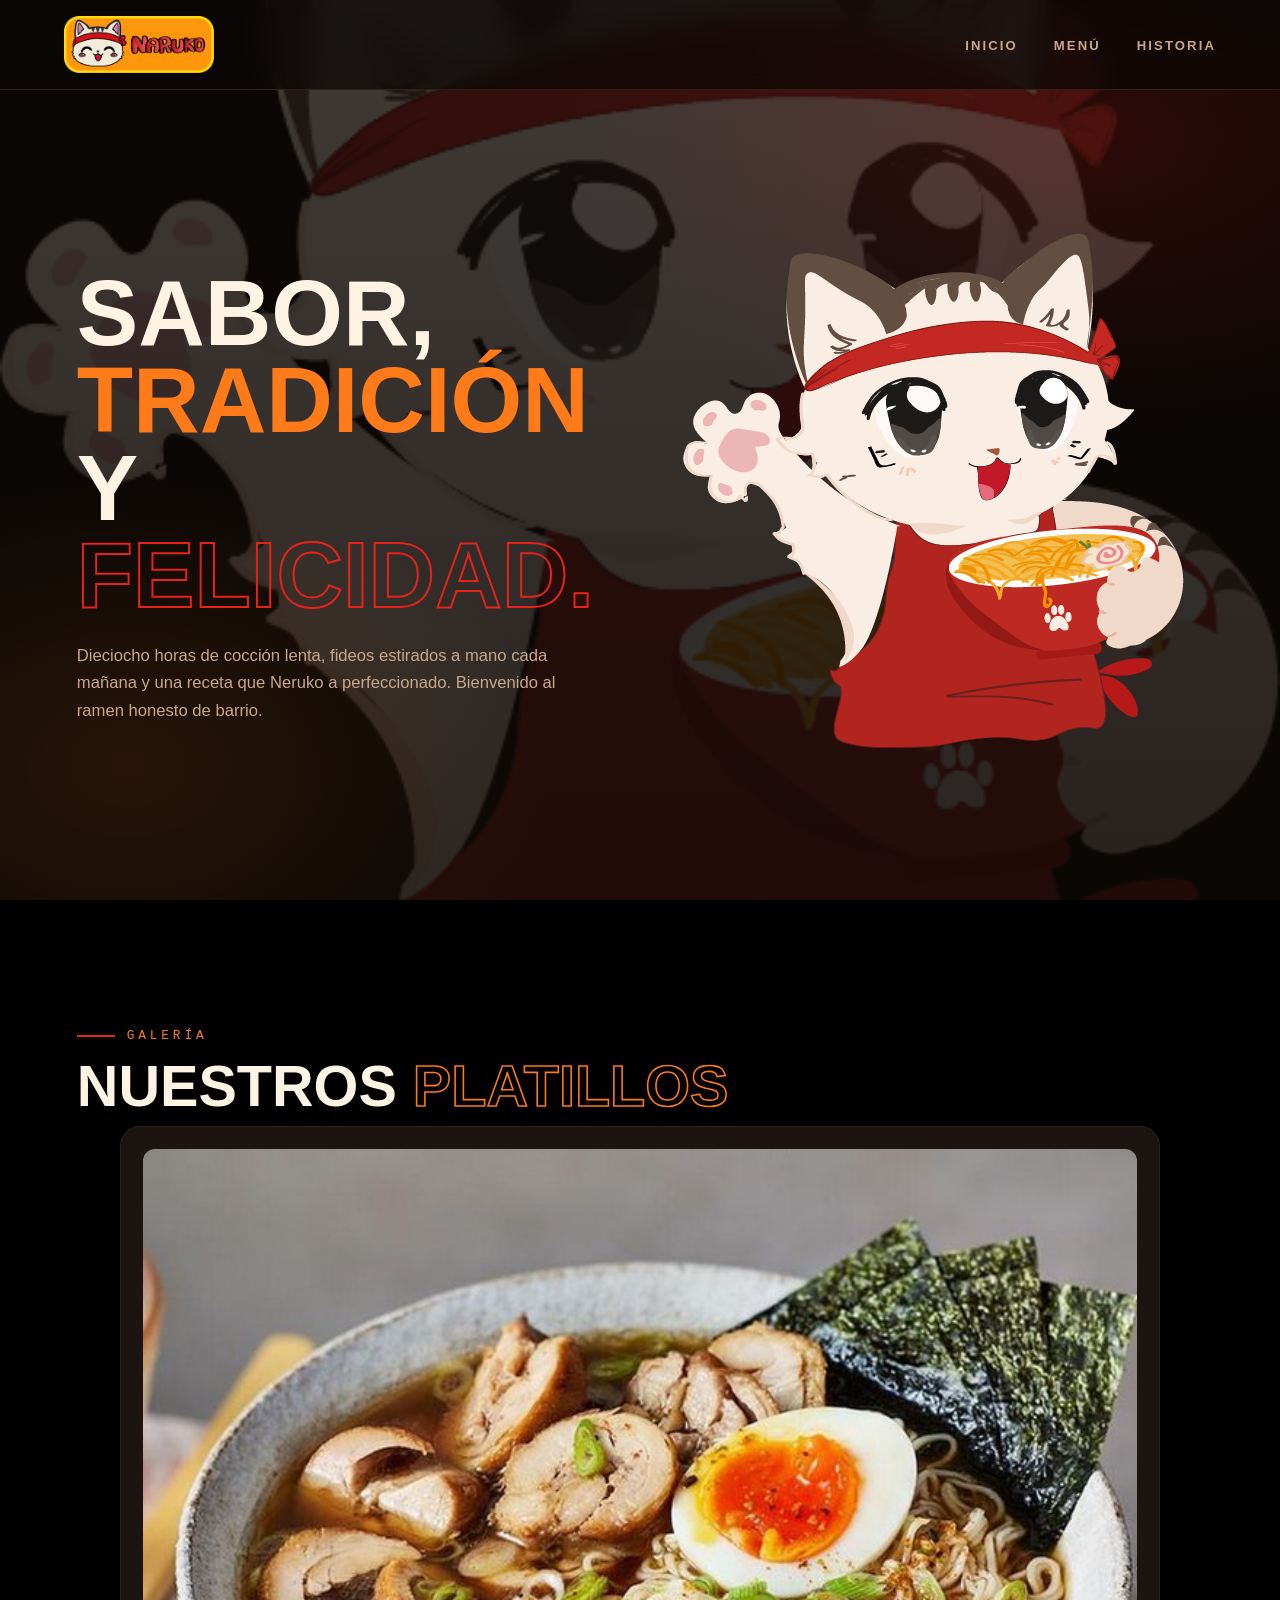
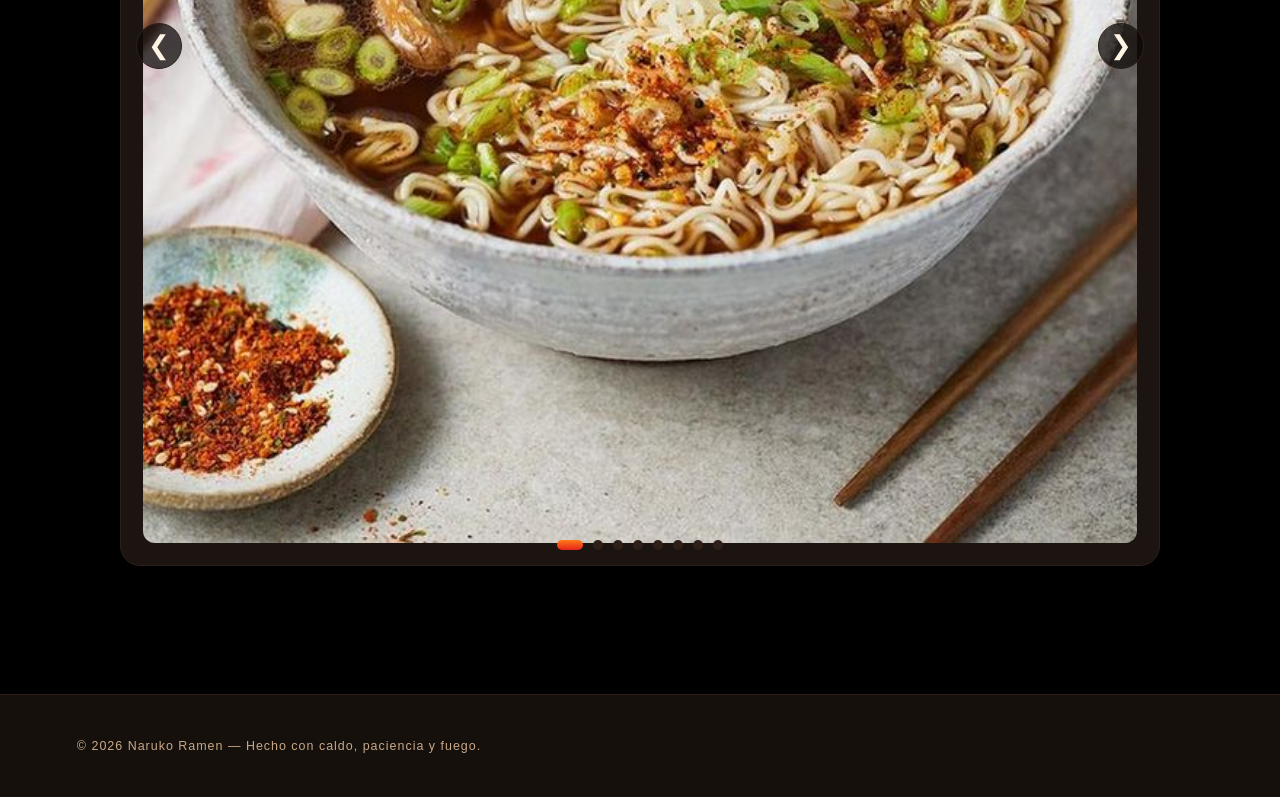
==== commit 26acd232: "segunda version" ====
--- a/index.html
+++ b/index.html
@@ -1,200 +1,100 @@
 <!DOCTYPE html>
-<!-- Define el tipo de documento: HTML5 -->
 <html lang="es">
-<!-- lang="es" indica que el contenido de la página está en español -->
 <head>
-    <!-- Configuración básica del documento (no visible en la página) -->
     <meta charset="UTF-8">
-    <!-- Permite usar acentos, ñ y caracteres especiales -->
     <meta name="viewport" content="width=device-width, initial-scale=1.0">
-    <!-- Hace que la página se vea bien en celulares (diseño responsive) -->
-    <title>Naruko Ramen</title>
-    <!-- Texto que aparece en la pestaña del navegador -->
+    <title>Naruko</title>
     <link rel="stylesheet" href="estilo.css">
-    <!-- Conecta la hoja de estilos CSS que da el diseño a la página -->
     <script src="ds.js" defer></script>
-    <!-- Carga el JavaScript. "defer" hace que se ejecute después de cargar el HTML -->
+  
 </head>
 <body>
 
-<!--  BARRA DE NAVEGACIÓN (NAV)  -->
+<!--  BARRA DE NAVEGACIÓN  -->
 <!-- Barra fija superior: contiene el logo y el menú de enlaces -->
-    <nav>
+    <nav class="barra-navegacion">
         <!-- Logo de la página; al hacer clic lleva al inicio (#inicio) -->
-        <a class="brand" href="#inicio">
+        <a class="marca" href="#inicio">
         <img src="img/logo_final.png" alt="" width="150">
         </a>
         <!-- Botón hamburguesa: solo se ve en celulares, abre/cierra el menú -->
-        <button class="nav-toggle" id="navToggle" aria-label="Abrir menú" aria-expanded="false">
-            <span></span><span></span><span></span>
+        <button class="boton-menu" id="botonMenu" aria-label="Abrir menú" aria-expanded="false">
+            <span></span>
+            <span></span>
+            <span></span>
         </button>
         <!-- Lista de enlaces del menú. Cada uno lleva a una sección de la página -->
-        <ul class="nav-links" id="navLinks">
-            <li><a href="#menu">Menú</a></li>
-            <li><a href="#historia">Historia</a></li>
+        <ul class="contenedor-enlaces" id="listaEnlaces">
+            <li><a href="index.html">Inicio</a></li>
+            <li><a href="menu.html">Menú</a></li>
+            <li><a href="historia.html">Historia</a></li>
+
         </ul>
     </nav>
 
     <!-- Fondo oscuro que aparece detrás del menú en celulares.
          Sirve para cerrar el menú tocando afuera de él -->
-    <div class="nav-overlay" id="navOverlay"></div>
+    <div class="capa-menu" id="capaMenu"></div>
 
-<!--  SECCIÓN HERO (PORTADA)  -->
+<!--  PORTADA (HERO)  -->
 <!-- Es la primera pantalla que ve el usuario: título grande, descripción y botones -->
-    <header class="hero" id="inicio">
-        <div class="hero-copy">
+    <header class="portada" id="inicio">
+        <div class="texto-portada">
             <!-- Texto decorativo japonés (queda vacío, se llena por CSS si se desea) -->
-            <span class="jp"></span>
-            <!-- Título principal. <em> resalta en color y .stroke crea texto con borde -->
-            <h1>SABOR,<br><em>TRADICIÓN</em> Y<br><span class="stroke">FELICIDAD.</span></h1>
+            <span class="texto-japones"></span>
+            <!-- Título principal. <em> resalta en color y .texto-contorno crea texto con borde -->
+            <h1>SABOR,<br><em>TRADICIÓN  </em> Y<br><span class="texto-contorno">FELICIDAD.</span></h1>
             <!-- Párrafo de bienvenida -->
             <p>Dieciocho horas de cocción lenta, fideos estirados a mano cada mañana y una receta que Neruko a perfeccionado. Bienvenido al ramen honesto de barrio.</p>
-            <!-- Botones de llamada a la acción (CTA) -->
-            <div class="cta-row">
-                <a class="btn btn-ghost" href="#menu">Ver el menú</a>
-            </div>
+            <!-- Fila que agrupa los botones de llamada a la acción (CTA) -->
+
         </div>
-        <!-- Imagen decorativa de la mascota Neruko (lado derecho) -->
-           <div class="hero-art">
+        <!-- Capa visual decorativa de la mascota Neruko (lado derecho) -->
+           <div class="capa-visual">
             <img src="img/neruko%20para%20la%20pagina.png" alt="Conoce a Neruko">
         </div>
 
     </header>
 
+<!--  CARRUSEL DE PLATILLOS  -->
+<!-- Muestra las fotos del menú una a la vez, con flechas y puntitos de navegación -->
+    <section class="seccion bloque-carrusel" aria-label="Galería de platillos">
+        <p class="etiqueta-seccion">GALERÍA</p>
+        <h2 class="titulo-seccion">NUESTROS <em>PLATILLOS</em></h2>
 
+        <div class="carrusel">
+            <!-- Ventana que recorta: solo se ve la imagen actual -->
+            <div class="ventana-carrusel">
+                <!-- Fila deslizante: el JavaScript la mueve con transform -->
+                <div class="pista-carrusel" id="pistaCarrusel">
+                    <div class="imagen-carrusel"><img src="img/Shoyu%20Cl%C3%A1sico.jpg" alt="Shoyu Clásico"></div>
+                    <div class="imagen-carrusel"><img src="img/Miso%20Robusto.jpg" alt="Miso Robusto"></div>
+                    <div class="imagen-carrusel"><img src="img/Tonkotsu%20Kuro.jpg" alt="Tonkotsu Kuro"></div>
+                    <div class="imagen-carrusel"><img src="img/Tantanmen%20Fuego.jpg" alt="Tantanmen Fuego"></div>
+                    <div class="imagen-carrusel"><img src="img/Yuzu%20Shio.jpg" alt="Yuzu Shio"></div>
+                    <div class="imagen-carrusel"><img src="img/Kinoku%20Veggie.jpg" alt="Kinoku Veggie"></div>
+                    <div class="imagen-carrusel"><img src="img/Gyoza.jpg" alt="Gyoza"></div>
+                    <div class="imagen-carrusel"><img src="img/Sushi.jpg" alt="Sushi"></div>
+                </div>
+            </div>
 
+            <!-- Flechas laterales para cambiar de imagen -->
+            <button class="boton-carrusel anterior" id="flechaAnterior" aria-label="Imagen anterior">&#10094;</button>
+            <button class="boton-carrusel siguiente" id="flechaSiguiente" aria-label="Imagen siguiente">&#10095;</button>
 
-
-<!--  SECCIÓN MENÚ  -->
-<!-- Muestra las tarjetas con cada platillo, precio, foto y descripción -->
-    <section id="menu">
-        <!-- Etiqueta pequeña decorativa arriba del título -->
-        <p class="sec-tag reveal">El menú</p>
-        <!-- Título de la sección -->
-        <h2 class="sec-title reveal d1">Descubre los sabores de <em>Japón</em> </h2>
-        <!-- Subtítulo descriptivo -->
-        <p class="sec-sub reveal d2">Nuestro menú ofrece una amplia variedad de platillos inspirados en la gastronomía japonesa, combinando sabores tradicionales, ingredientes frescos y una presentación cuidadosamente elaborada.</p>
-
-        <!-- "reveal" = animación al hacer scroll. "d1/d2/d3" = retraso de la animación -->
-
-        <!-- Contenedor de las tarjetas del menú (la cuadrícula se arma en CSS) -->
-        <div class="menu-grid">
-
-            <!-- TARJETA 1: platillo con etiqueta "Más pedida" -->
-            <article class="card reveal">
-                <center><div class="tag-hot">Más pedida</div></center>
-                <div class="card-top">
-                    <span class="price">$13.50</span>
-                </div>
-                <h3>Tonkotsu Kuro</h3>
-                <center><img src="img/Tonkotsu%20Kuro.jpg" alt="" width="320"></center>
-                 <p>Caldo de cerdo 18 horas, aceite de ajo negro, chashu lacado, ajitama cremoso y cebolleta. El clásico que fundó la casa.</p>
-
-            </article>
-
-            <!-- TARJETA 2 -->
-            <article class="card reveal d1">
-                <div class="card-top">
-                    <span class="price">$12.00</span>
-                </div>
-                <h3>Miso Robusto</h3>
-                <center><img src="img/Miso%20Robusto.jpg" alt="" width="400" height="222"></center>
-                <p>Miso con mantequilla, maíz asado, wakame y cerdo desmenuzado. Cuerpo profundo para días fríos.</p>
-
-            </article>
-
-            <!-- TARJETA 3 -->
-            <article class="card reveal d2">
-                <div class="card-top">
-                    <span class="price">$11.50</span>
-                </div>
-                <h3>Shoyu Clásico</h3>
-                <center><img src="img/Shoyu%20Cl%C3%A1sico.jpg" alt="" width="250"></center>
-                <p>Salsa de soya artesanal, dashi de bonito, naruto, huevo marinado y brotes crujientes. Ligero, limpio, eterno.</p>
-
-            </article>
-
-            <!-- TARJETA 4: platillo con etiqueta "Especial" -->
-            <article class="card reveal d1">
-                <div class="tag-hot">Especial</div>
-                <div class="card-top">
-                    <span class="price">$13.00</span>
-                </div>
-                <h3>Tantanmen Fuego</h3>
-                <center><img src="img/Tantanmen%20Fuego.jpg" alt="" width="240"></center>
-               <p>Sésamo, chili de Sichuan, carne picada crocante y aceite rojo flotando como lava. Firma el disclaimer.</p>
-
-            </article>
-
-            <!-- TARJETA 5 -->
-            <article class="card reveal d2">
-                <div class="card-top">
-                    <span class="price">$11.00</span>
-                </div>
-                <h3>Yuzu Shio</h3>
-                <center><img src="img/Yuzu%20Shio.jpg" alt="" width="310"></center>
-                <p>Caldo claro de sal marina, cítrico yuzu, pollo tierno y verduras de estación. Frescura que abraza.</p>
-            </article>
-
-            <!-- TARJETA 6 -->
-            <article class="card reveal d3">
-                <div class="card-top">
-                    <span class="price">$10.50</span>
-                </div>
-                <h3>Kinoku Veggie</h3>
-                <center><img src="img/Kinoku Veggie.jpg" alt="" width="300"></center>
-                <p>Cinco hongos, caldo de kombu shiitake, tofu sedoso y aceite de sésamo tostado. Cien por ciento vegetal.</p>
-            </article>
-
-            <!-- TARJETA 7 -->
-             <article class="card reveal d3">
-                <div class="card-top">
-                    <span class="price">$9.50</span>
-                </div>
-                <h3>Sushi</h3>
-                <center><img src="img/Sushi.jpg" alt="" width="350"></center>
-                <p>Rollos perfectos que combinan la frescura del mar, arroz sazonado a la perfección y texturas crujientes. Una explosión de sabor sutil, fresca y sofisticada en cada pieza.</p>
-            </article>
-
-            <!-- TARJETA 8 -->
-             <article class="card reveal d3">
-                <div class="card-top">
-                    <span class="price">$6.50</span>
-                </div>
-                <h3>Gyoza</h3>
-                <center><img src="img/Gyoza.jpg" alt="" width="350"></center>
-                <p>Deliciosas empanadillas japonesas preparadas al estilo tradicional: doradas a la plancha por fuera para un toque crujiente.</p>
-            </article>
-
+            <!-- Puntitos indicadores: los crea el JavaScript -->
+            <div class="puntos-carrusel" id="puntosCarrusel"></div>
         </div>
     </section>
 
-<!--  SECCIÓN HISTORIA  -->
-<!-- Cuenta la historia de la mascota Neruko -->
-    <section id="historia">
-        <p class="sec-tag reveal">Nuestra historia</p>
-        <h2 class="sec-title reveal d1">Nacimos de un acto de <em>bondad</em> y una promesa</h2>
-        <p class="sec-sub reveal d2">
-            Un día frío, un gatito atigrado apareció en la parte trasera del restaurante buscando refugio. Los cocineros lo alimentaron con caldo tibio y pescado fresco, y pronto encontró un hogar para siempre. Lo llamaron Naruko, por el narutomaki (el pastelito de pescado con remolino rosa) que tanto le fascina.
-
-Hoy es la mascota oficial de la casa: inspiró nuestro logotipo, recibe a los comensales desde la entrada y descansa junto a la barra principal. Su plato favorito sigue siendo el naruko, que espera con entusiasmo cada vez que los chefs preparan los tazones del día.
-
-Naruko nos recuerda que el amor por la comida y la cultura también se comparte con quienes más lo necesitan.
-        </p>
-    </section>
-
-<!--  PIE DE PÁGINA (FOOTER) -->
-<!-- Cierre de la página: logo, derechos de autor y redes sociales -->
-    <footer>
-        <!-- Logo; al hacer clic regresa al inicio -->
-        <a class="brand" href="#inicio">
-           <img src="img/log.png" alt="" width="150">
-        </a>
-        <!-- Texto de copyright. El año lo inserta JavaScript en el <span id="year"> -->
-        <p>© <span id="year"></span> Naruko Ramen — Hecho con caldo, paciencia y fuego.</p>
+<!--  PIE DE PÁGINA  -->
+<!-- Cierre de la página: derechos de autor y redes sociales -->
+    <footer class="pie-pagina">
+        <!-- Texto de copyright. El año lo inserta JavaScript en el <span id="anio"> -->
+        <p>© <span id="anio"></span> Naruko Ramen — Hecho con caldo, paciencia y fuego.</p>
 
         <!-- Enlaces a redes sociales (abren en pestaña nueva) -->
-        <div class="socials">
+        <div class="redes-sociales">
     <a href="https://instagram.com/tu-usuario" target="_blank" rel="noopener" aria-label="Instagram">
 
     </a>
--- a/estilo.css
+++ b/estilo.css
@@ -40,7 +40,7 @@
 
 /* BARRA DE NAVEGACIÓN*/
 /* Barra fija arriba con fondo translúcido difuminado (efecto vidrio) */
-nav{
+.barra-navegacion{
   position:fixed;top:0;left:0;right:0;z-index:100;   /* siempre visible encima de todo */
   display:flex;align-items:center;justify-content:space-between;
   padding:16px clamp(20px,5vw,64px);                 /* clamp: se adapta al ancho de pantalla */
@@ -50,16 +50,16 @@
   border-bottom:1px solid var(--line);
 }
 /* Logo de la marca */
-.brand{display:flex;align-items:center;gap:12px;text-decoration:none;color:var(--ink)}
-.brand b{font-weight:800;font-size:1.05rem;letter-spacing:.14em}
-.brand b i{color:var(--orange);font-style:normal}
-/* Enlaces del menú */
-.nav-links{display:flex;gap:clamp(14px,3vw,36px);list-style:none}
-.nav-links a{color:var(--muted);text-decoration:none;font-size:.82rem;font-weight:600;letter-spacing:.16em;text-transform:uppercase;transition:color .25s}
-.nav-links a:hover{color:var(--orange)}
+.marca{display:flex;align-items:center;gap:12px;text-decoration:none;color:var(--ink)}
+.marca b{font-weight:800;font-size:1.05rem;letter-spacing:.14em}
+.marca b i{color:var(--orange);font-style:normal}
+/* Contenedor de los enlaces del menú */
+.contenedor-enlaces{display:flex;gap:clamp(14px,3vw,36px);list-style:none}
+.contenedor-enlaces a{color:var(--muted);text-decoration:none;font-size:.82rem;font-weight:600;letter-spacing:.16em;text-transform:uppercase;transition:color .25s}
+.contenedor-enlaces a:hover{color:var(--orange)}
 
 /* Botón hamburguesa: oculto en escritorio, se muestra en celular */
-.nav-toggle{
+.boton-menu{
   display:none;
   flex-direction:column;
   justify-content:space-between;
@@ -69,7 +69,7 @@
   padding:0;
 }
 /* Las 3 rayitas del botón hamburguesa */
-.nav-toggle span{
+.boton-menu span{
   display:block;
   width:100%;height:3px;
   background:var(--ink);
@@ -77,26 +77,26 @@
   transition:transform .3s ease,opacity .3s ease;
 }
 /* Cuando el menú está abierto, las rayitas se transforman en una "X" */
-.nav-toggle[aria-expanded="true"] span:nth-child(1){transform:translateY(8.5px) rotate(45deg)}
-.nav-toggle[aria-expanded="true"] span:nth-child(2){opacity:0}
-.nav-toggle[aria-expanded="true"] span:nth-child(3){transform:translateY(-8.5px) rotate(-45deg)}
-
-/* Fondo oscuro detrás del menú móvil: cubre la página y
+.boton-menu[aria-expanded="true"] span:nth-child(1){transform:translateY(8.5px) rotate(45deg)}
+.boton-menu[aria-expanded="true"] span:nth-child(2){opacity:0}
+.boton-menu[aria-expanded="true"] span:nth-child(3){transform:translateY(-8.5px) rotate(-45deg)}
+
+/* Capa oscura detrás del menú móvil: cubre la página y
    al tocarlo se cierra el menú (solo se activa en celulares) */
-.nav-overlay{
+.capa-menu{
   position:fixed;inset:0;z-index:98;
   background:rgba(0,0,0,.6);
   opacity:0;visibility:hidden;pointer-events:none;
   transition:opacity .35s ease,visibility .35s ease;
 }
-.nav-overlay.show{opacity:1;visibility:visible;pointer-events:auto}
+.capa-menu.visible{opacity:1;visibility:visible;pointer-events:auto}
 
 /* Bloquea el scroll de la página mientras el menú móvil está abierto */
-body.no-scroll{overflow:hidden}
-
-/* HERO (PORTADA PRINCIPAL)*/
+body.sin-scroll{overflow:hidden}
+
+/* PORTADA (HERO PRINCIPAL)*/
 /* Ocupa casi toda la pantalla con imagen de fondo y degradados de color */
-.hero{
+.portada{
   min-height:100vh;                                   /* respaldo para navegadores viejos */
   min-height:100svh;                                  /* altura real de la pantalla en celulares */
   display:grid;
@@ -111,141 +111,219 @@
     url("img/neruko%20para%20la%20pagina.png") center/cover no-repeat;              /* imagen de fondo */
 }
 /* Texto decorativo japonés */
-.hero-copy .jp{font-family:'Shippori Mincho',serif;color:var(--red);letter-spacing:.4em;font-size:clamp(.8rem,1.4vw,1rem);margin-bottom:14px;display:block}
+.texto-portada .texto-japones{font-family:'Shippori Mincho',serif;color:var(--red);letter-spacing:.4em;font-size:clamp(.8rem,1.4vw,1rem);margin-bottom:14px;display:block}
 /* Título grande que se adapta al tamaño de pantalla */
-.hero-copy h1{font-size:clamp(2.4rem,7.2vw,6.2rem);font-weight:800;line-height:.95;text-transform:uppercase}
+.texto-portada h1{font-size:clamp(2.4rem,7.2vw,6.2rem);font-weight:800;line-height:.95;text-transform:uppercase}
 /* Palabra resaltada en naranja */
-.hero-copy h1 em{font-style:normal;color:var(--orange)}
+.texto-portada h1 em{font-style:normal;color:var(--orange)}
 /* Palabra con letras "huecas" (borde rojo sin relleno) */
-.hero-copy h1 .stroke{color:transparent;-webkit-text-stroke:2px var(--red)}
+.texto-portada h1 .texto-contorno{color:transparent;-webkit-text-stroke:2px var(--red)}
 /* Párrafo descriptivo */
-.hero-copy p{margin-top:22px;max-width:52ch;color:var(--muted);font-size:clamp(.95rem,1.3vw,1.08rem);line-height:1.65}
+.texto-portada p{margin-top:22px;max-width:52ch;color:var(--muted);font-size:clamp(.95rem,1.3vw,1.08rem);line-height:1.65}
 /* Fila que contiene los botones */
-.cta-row{display:flex;gap:16px;margin-top:34px;flex-wrap:wrap}
+.fila-botones{display:flex;gap:16px;margin-top:34px;flex-wrap:wrap}
 
 /* BOTONES */
 /* Estilo base de todos los botones (forma de píldora) */
-.btn{
+.boton{
   display:inline-flex;align-items:center;justify-content:center;gap:10px;
   padding:15px 30px;border-radius:999px;font-weight:700;font-size:.86rem;
   letter-spacing:.14em;text-transform:uppercase;text-decoration:none;
   border:1.5px solid var(--orange);cursor:pointer;transition:all .28s ease;font-family:'Syne',sans-serif;
 }
 /* Botón relleno con degradado rojo-naranja y sombra */
-.btn-solid{background:linear-gradient(120deg,var(--red),var(--orange));color:var(--ink);border-color:transparent;box-shadow:0 10px 32px -10px rgba(255,122,24,.55)}
-.btn-solid:hover{transform:translateY(-3px);box-shadow:0 18px 42px -12px rgba(255,122,24,.65)}
+.boton-solido{background:linear-gradient(120deg,var(--red),var(--orange));color:var(--ink);border-color:transparent;box-shadow:0 10px 32px -10px rgba(255,122,24,.55)}
+.boton-solido:hover{transform:translateY(-3px);box-shadow:0 18px 42px -12px rgba(255,122,24,.65)}
 /* Botón transparente con texto ámbar */
-.btn-ghost{color:var(--amber)}
-.btn-ghost:hover{background:rgba(255,122,24,.1);transform:translateY(-3px)}
-
-/* Imagen decorativa del hero: oculta en celular */
-.hero-art{display:none}
+.boton-transparente{color:var(--amber)}
+.boton-transparente:hover{background:rgba(255,122,24,.1);transform:translateY(-3px)}
+
+/* Capa visual decorativa de la portada: oculta en celular */
+.capa-visual{display:none}
 
 /* SECCIONES GENERALES */
 /* Espaciado interior común de todas las secciones.
    scroll-margin-top deja espacio al saltar desde el menú
    para que la barra fija no tape el título de la sección */
-section{padding:clamp(70px,10vw,130px) clamp(20px,6vw,80px);scroll-margin-top:90px}
+.seccion{padding:clamp(70px,10vw,130px) clamp(20px,6vw,80px);scroll-margin-top:90px}
 /* Etiqueta pequeña naranja con rayita roja (ej. "El menú") */
-.sec-tag{font-family:'Space Mono',monospace;color:var(--orange);font-size:.8rem;letter-spacing:.3em;text-transform:uppercase;display:flex;align-items:center;gap:12px}
-.sec-tag::before{content:"";width:38px;height:2px;background:var(--red)}
+.etiqueta-seccion{font-family:'Space Mono',monospace;color:var(--orange);font-size:.8rem;letter-spacing:.3em;text-transform:uppercase;display:flex;align-items:center;gap:12px}
+.etiqueta-seccion::before{content:"";width:38px;height:2px;background:var(--red)}
 /* Título grande de cada sección */
-.sec-title{font-size:clamp(2rem,4.6vw,3.6rem);font-weight:800;text-transform:uppercase;line-height:1.02;margin:14px 0 10px}
+.titulo-seccion{font-size:clamp(2rem,4.6vw,3.6rem);font-weight:800;text-transform:uppercase;line-height:1.02;margin:14px 0 10px}
 /* Palabra con letras huecas dentro del título */
-.sec-title em{font-style:normal;color:transparent;-webkit-text-stroke:1.6px var(--orange)}
+.titulo-seccion em{font-style:normal;color:transparent;-webkit-text-stroke:1.6px var(--orange)}
 /* Subtítulo gris cálido */
-.sec-sub{color:var(--muted);max-width:60ch;line-height:1.7}
+.subtitulo-seccion{color:var(--muted);max-width:60ch;line-height:1.7}
+
+/*  CARRUSEL DE IMÁGENES */
+/* Bloque general de la galería: .bloque-carrusel envuelve todo el carrusel */
+/* Contenedor general: los botones y los puntos se colocan encima.
+   max-width limita el ancho en pantallas grandes (laptop/PC) y
+   margin:auto lo centra; así las imágenes no ocupan todo el ancho */
+.carrusel{position:relative;max-width:1040px;margin-inline:auto}
+/* Ventana que recorta lo que se ve: mientras una imagen está quieta,
+   solo se ve su cuadro completo (las demás quedan recortadas afuera) */
+.ventana-carrusel{
+  overflow:hidden;border:1px solid var(--line);border-radius:20px;background:var(--panel);
+}
+/* Fila deslizante: se mueve con transform al cambiar de imagen */
+.pista-carrusel{display:flex;transition:transform .5s ease}
+/* Cada cuadro ocupa EXACTAMENTE todo el ancho (100%) para que
+   siempre se vea 1 sola imagen por cuadro.
+   El padding da el margen interior: la imagen no llega a los bordes
+   y se ve más pequeña sin que se cuelen las imágenes vecinas */
+.imagen-carrusel{min-width:100%;aspect-ratio:16/9;padding:clamp(10px,1.8vw,22px);display:grid;place-items:center;font-family:'Space Mono',monospace;color:var(--muted)}
+/* La imagen llena su cuadro sin deformarse y con esquinas redondeadas */
+.imagen-carrusel img{width:100%;height:100%;object-fit:cover;border-radius:12px}
+/* Aviso que marca el espacio vacío: reemplázalo por tu <img> */
+.espacio-reservado{
+  display:grid;place-items:center;width:calc(100% - 40px);height:calc(100% - 40px);
+  border:2px dashed var(--line);border-radius:14px;
+  font-size:.85rem;letter-spacing:.28em;text-transform:uppercase;
+}
+/* Botones de flecha (anterior / siguiente) */
+.boton-carrusel{
+  position:absolute;top:50%;transform:translateY(-50%);
+  width:46px;height:46px;border-radius:50%;
+  background:rgba(12,8,6,.72);border:1px solid var(--line);color:var(--ink);
+  font-size:1.6rem;line-height:1;cursor:pointer;
+  display:grid;place-items:center;transition:all .25s ease;
+}
+.boton-carrusel:hover{background:var(--red);border-color:var(--red)}
+.boton-carrusel.anterior{left:16px}
+.boton-carrusel.siguiente{right:16px}
+/* Puntos indicadores (uno por cada imagen) */
+.puntos-carrusel{position:absolute;left:0;right:0;bottom:16px;display:flex;justify-content:center;gap:10px}
+.punto-carrusel{
+  width:10px;height:10px;border-radius:50%;border:none;padding:0;cursor:pointer;
+  background:var(--line);transition:all .25s ease;
+}
+.punto-carrusel.activo{width:26px;border-radius:999px;background:linear-gradient(180deg,var(--orange),var(--red))}
 
 /* TARJETAS DEL MENÚ */
-/* Cuadrícula automática: las tarjetas se acomodan solas según el ancho */
-.menu-grid{display:grid;grid-template-columns:repeat(auto-fit,minmax(280px,1fr));gap:22px;margin-top:48px}
+/* Contenedor de tarjetas: se acomodan solas según el ancho */
+.contenedor-tarjetas{display:grid;grid-template-columns:repeat(auto-fit,minmax(280px,1fr));gap:22px;margin-top:48px}
 /* Cada tarjeta de platillo */
-.card{
+.tarjeta{
   background:var(--panel);border:1px solid var(--line);border-radius:20px;padding:26px;
   position:relative;overflow:hidden;transition:transform .3s ease,border-color .3s ease;
 }
 /* Resplandor naranja que aparece arriba al pasar el mouse */
-.card::before{content:"";position:absolute;inset:0;background:radial-gradient(400px 160px at 50% -40%,rgba(255,122,24,.18),transparent);opacity:0;transition:opacity .3s}
+.tarjeta::before{content:"";position:absolute;inset:0;background:radial-gradient(400px 160px at 50% -40%,rgba(255,122,24,.18),transparent);opacity:0;transition:opacity .3s}
 /* Efecto al pasar el mouse: la tarjeta sube y el borde se pone rojo */
-.card:hover{transform:translateY(-8px);border-color:var(--red)}
-.card:hover::before{opacity:1}
+.tarjeta:hover{transform:translateY(-8px);border-color:var(--red)}
+.tarjeta:hover::before{opacity:1}
 /* Parte superior de la tarjeta donde va el precio */
-.card-top{display:flex;justify-content:space-between;align-items:center;margin-bottom:14px}
+.tarjeta-cabecera{display:flex;justify-content:space-between;align-items:center;margin-bottom:14px}
 /* Icono cuadrado con degradado (no se usa en el HTML actual) */
-.card-icon{
+.icono-tarjeta{
   width:54px;height:54px;border-radius:14px;display:grid;place-items:center;
   background:linear-gradient(135deg,var(--red),var(--orange));
   box-shadow:0 8px 24px -8px rgba(255,60,20,.6);
 }
-.card-icon img{width:30px;height:30px;display:block;object-fit:cover}
+.icono-tarjeta img{width:30px;height:30px;display:block;object-fit:cover}
 /* Precio en fuente monoespaciada y color ámbar */
-.price{font-family:'Space Mono',monospace;font-weight:700;color:var(--amber);font-size:1.05rem}
+.precio{font-family:'Space Mono',monospace;font-weight:700;color:var(--amber);font-size:1.05rem}
 /* Nombre del platillo */
-.card h3{font-size:1.15rem;font-weight:800;text-transform:uppercase;letter-spacing:.04em}
-.card h3 small{display:block;font-family:'Shippori Mincho',serif;color:var(--red);font-size:.72rem;letter-spacing:.3em;margin-top:4px}
+.tarjeta h3{font-size:1.15rem;font-weight:800;text-transform:uppercase;letter-spacing:.04em}
+.tarjeta h3 small{display:block;font-family:'Shippori Mincho',serif;color:var(--red);font-size:.72rem;letter-spacing:.3em;margin-top:4px}
 /* Descripción del platillo */
-.card p{color:var(--muted);font-size:.88rem;line-height:1.6;margin-top:12px;min-height:66px}
+.tarjeta p{color:var(--muted);font-size:.88rem;line-height:1.6;margin-top:12px;min-height:66px}
 /* Nivel de picante: circulitos que se encienden (no se usa actualmente) */
-.spice{display:flex;gap:5px;margin-top:14px}
-.spice i{width:14px;height:14px;border-radius:50%;background:var(--line)}
-.spice i.on{background:linear-gradient(180deg,var(--orange),var(--red))}
+.nivel-picante{display:flex;gap:5px;margin-top:14px}
+.nivel-picante i{width:14px;height:14px;border-radius:50%;background:var(--line)}
+.nivel-picante i.activo{background:linear-gradient(180deg,var(--orange),var(--red))}
 /* Etiqueta esquinada "Más pedida"/"Especial" (cinta diagonal) */
-.tag-hot{position:absolute;top:16px;right:-34px;transform:rotate(45deg);background:var(--red);color:var(--ink);font-size:.62rem;font-weight:800;letter-spacing:.18em;padding:6px 40px}
+.etiqueta-destacada{position:absolute;top:16px;right:-34px;transform:rotate(45deg);background:var(--red);color:var(--ink);font-size:.62rem;font-weight:800;letter-spacing:.18em;padding:6px 40px}
 
 /*  SECCIÓN HISTORIA */
-/* (La historia usa las clases generales: sec-tag, sec-title, sec-sub) */
+/* (La historia usa las clases generales: etiqueta-seccion, titulo-seccion, subtitulo-seccion) */
+
+/*  PÁGINAS DEL COMIC EN COLUMNA (HISTORIA) */
+/* La sección de historia necesita más espacio arriba para que
+   el título no quede tapado por la barra de navegación fija */
+.seccion-historia{padding-top:130px}
+
+/* Contenedor de las páginas: apila las imágenes UNA DEBAJO DE OTRA.
+   flex-direction:column es lo que las coloca en línea vertical
+   (página 1 arriba, página 2 abajo, página 3 más abajo, etc.) */
+.pila-imagenes{
+  display:flex;
+  flex-direction:column;              /* vertical: una debajo de otra */
+  align-items:center;                  /* cada imagen queda centrada */
+  gap:clamp(18px,2.4vw,34px);        /* espacio entre una página y la otra */
+  width:100%;
+  margin-top:clamp(30px,4vw,54px);
+}
+/* La imagen: toma todo el ancho disponible y nunca crece más de 1200px */
+.imagen-destacada{
+  display:block;
+  width:100%;
+  max-width:1200px;
+  height:auto;
+  border-radius:20px;
+  border:1px solid var(--line);
+  background:var(--panel);
+  box-shadow:0 30px 70px -30px rgba(0,0,0,.9);
+}
 
 /*PIE DE PÁGINA */
-footer{border-top:1px solid var(--line);padding:44px clamp(20px,6vw,80px);display:flex;justify-content:space-between;align-items:center;gap:20px;flex-wrap:wrap;background:var(--coal)}
-footer .brand b{font-size:.95rem}
-footer p{color:var(--muted);font-size:.78rem;letter-spacing:.08em}
-
-/*  ANIMACIONES AL HACER SCROLL (efecto "reveal") */
-/* Estado inicial: invisible y desplazado hacia abajo.
-   JavaScript agrega la clase "in" cuando el elemento entra en pantalla */
-.reveal{opacity:0;transform:translateY(34px);transition:opacity .7s ease,transform .7s cubic-bezier(.2,.7,.3,1)}
-/* Estado final: visible en su posición normal */
-.reveal.in{opacity:1;transform:none}
-/* Retrasos escalonados para que los elementos aparezcan uno tras otro */
-.d1{transition-delay:.08s}.d2{transition-delay:.16s}.d3{transition-delay:.24s}.d4{transition-delay:.32s}.d5{transition-delay:.4s}
+.pie-pagina{border-top:1px solid var(--line);padding:44px clamp(20px,6vw,80px);display:flex;justify-content:space-between;align-items:center;gap:20px;flex-wrap:wrap;background:var(--coal)}
+.pie-pagina p{color:var(--muted);font-size:.78rem;letter-spacing:.08em}
+/* Enlaces de redes sociales */
+.redes-sociales{display:flex;gap:16px;align-items:center}
+
+/*  El contenido se muestra siempre visible (sin animación al hacer scroll) */
+.aparicion{opacity:1;transform:none}
+/* Retrasos para que los elementos aparezcan escalonados */
+.retraso-1{transition-delay:.1s}
+.retraso-2{transition-delay:.2s}
+.retraso-3{transition-delay:.3s}
 
 /* Animación de pulso (latido) usada por el pin del mapa */
-@keyframes pulse{50%{opacity:.35}}
+@keyframes pulso{50%{opacity:.35}}
 
 /*  DISEÑO RESPONSIVO — TABLET Y ESCRITORIO (768px o más)*/
 @media(min-width:768px){
-  .hero{grid-template-columns:1.05fr .95fr}   /* hero en 2 columnas: texto + imagen */
-  .hero-art{display:block}                    /* muestra la imagen de Neruko */
+  .portada{grid-template-columns:1.05fr .95fr}   /* portada en 2 columnas: texto + imagen */
+  .capa-visual{display:block}                    /* muestra la imagen de Neruko */
 }
 
 /* DISEÑO RESPONSIVO — CELULAR (menos de 768px) */
 @media(max-width:767px){
   /* Aparece el botón hamburguesa (position:relative sirve para
      la zona táctil extra del ::after de abajo) */
-  .nav-toggle{display:flex;position:relative}
+  .boton-menu{display:flex;position:relative}
   /* Zona táctil invisible más grande alrededor del botón,
      para que sea fácil de presionar con el dedo */
-  .nav-toggle::after{content:"";position:absolute;inset:-12px}
-  /* El menú se convierte en un panel lateral deslizante */
-  .nav-links{
-    position:fixed;top:0;right:0;bottom:0;
-    width:min(80vw,320px);
-    background:var(--coal);
-    border-left:1px solid var(--line);
-    box-shadow:-24px 0 60px rgba(0,0,0,.55);   /* sombra para separarlo del fondo */
-    flex-direction:column;align-items:center;justify-content:center;
-    gap:28px;
-    /* respeta la barra inferior de gestos del celular (iPhone) */
-    padding:80px 24px calc(40px + env(safe-area-inset-bottom));
-    transform:translateX(105%);               /* escondido fuera de la pantalla */
-    visibility:hidden;                        /* no se puede tocar mientras está oculto */
-    transition:transform .4s cubic-bezier(.2,.9,.3,1),visibility .4s;
-    z-index:99;
+  .boton-menu::after{content:"";position:absolute;inset:-12px}
+  /* El menú se convierte en un panel desplegable a todo el ancho,
+     que baja desde la barra superior (estilo barra de navegación móvil) */
+  .contenedor-enlaces{
+     position:absolute;top:100%;left:0;right:0;   /* justo debajo de la barra */
+     flex-direction:column;align-items:flex-start;
+     gap:18px;
+     /* respeta la barra inferior de gestos del celular (iPhone) */
+     padding:26px 32px calc(26px + env(safe-area-inset-bottom));
+     background:rgba(21,16,11,.97);
+     backdrop-filter:blur(16px);
+     -webkit-backdrop-filter:blur(16px);
+     border-bottom:1px solid var(--line);
+     box-shadow:0 30px 60px -24px rgba(0,0,0,.75); /* sombra para separarlo del fondo */
+     transform:translateY(-140%);               /* escondido por encima de la barra */
+     visibility:hidden;                         /* no se puede tocar mientras está oculto */
+     transition:transform .38s ease,visibility .38s;
+     z-index:99;
   }
-  /* Cuando JavaScript agrega la clase "open", el panel entra */
-  .nav-links.open{transform:translateX(0);visibility:visible}
+  /* Cuando JavaScript agrega la clase "abierto", el panel baja */
+  .contenedor-enlaces.abierto{transform:translateY(0);visibility:visible}
   /* Enlaces más grandes y con más área de toque (fáciles de presionar) */
-  .nav-links a{font-size:1.1rem;padding:10px 20px}
-  .hero{padding-top:120px}
-  .hero-copy h1{font-size:clamp(2.2rem,10vw,4rem)}  /* título más chico en celular */
-}
+  .contenedor-enlaces a{font-size:1.1rem;padding:4px 0}
+  .portada{padding-top:120px}
+  .texto-portada h1{font-size:clamp(2.2rem,10vw,4rem)}  /* título más chico en celular */
+  /* Las páginas del comic quedan más pegadas y con esquinas suaves */
+  .seccion-historia{padding-top:100px}
+  .pila-imagenes{gap:16px}
+  .imagen-destacada{border-radius:12px}
+}
